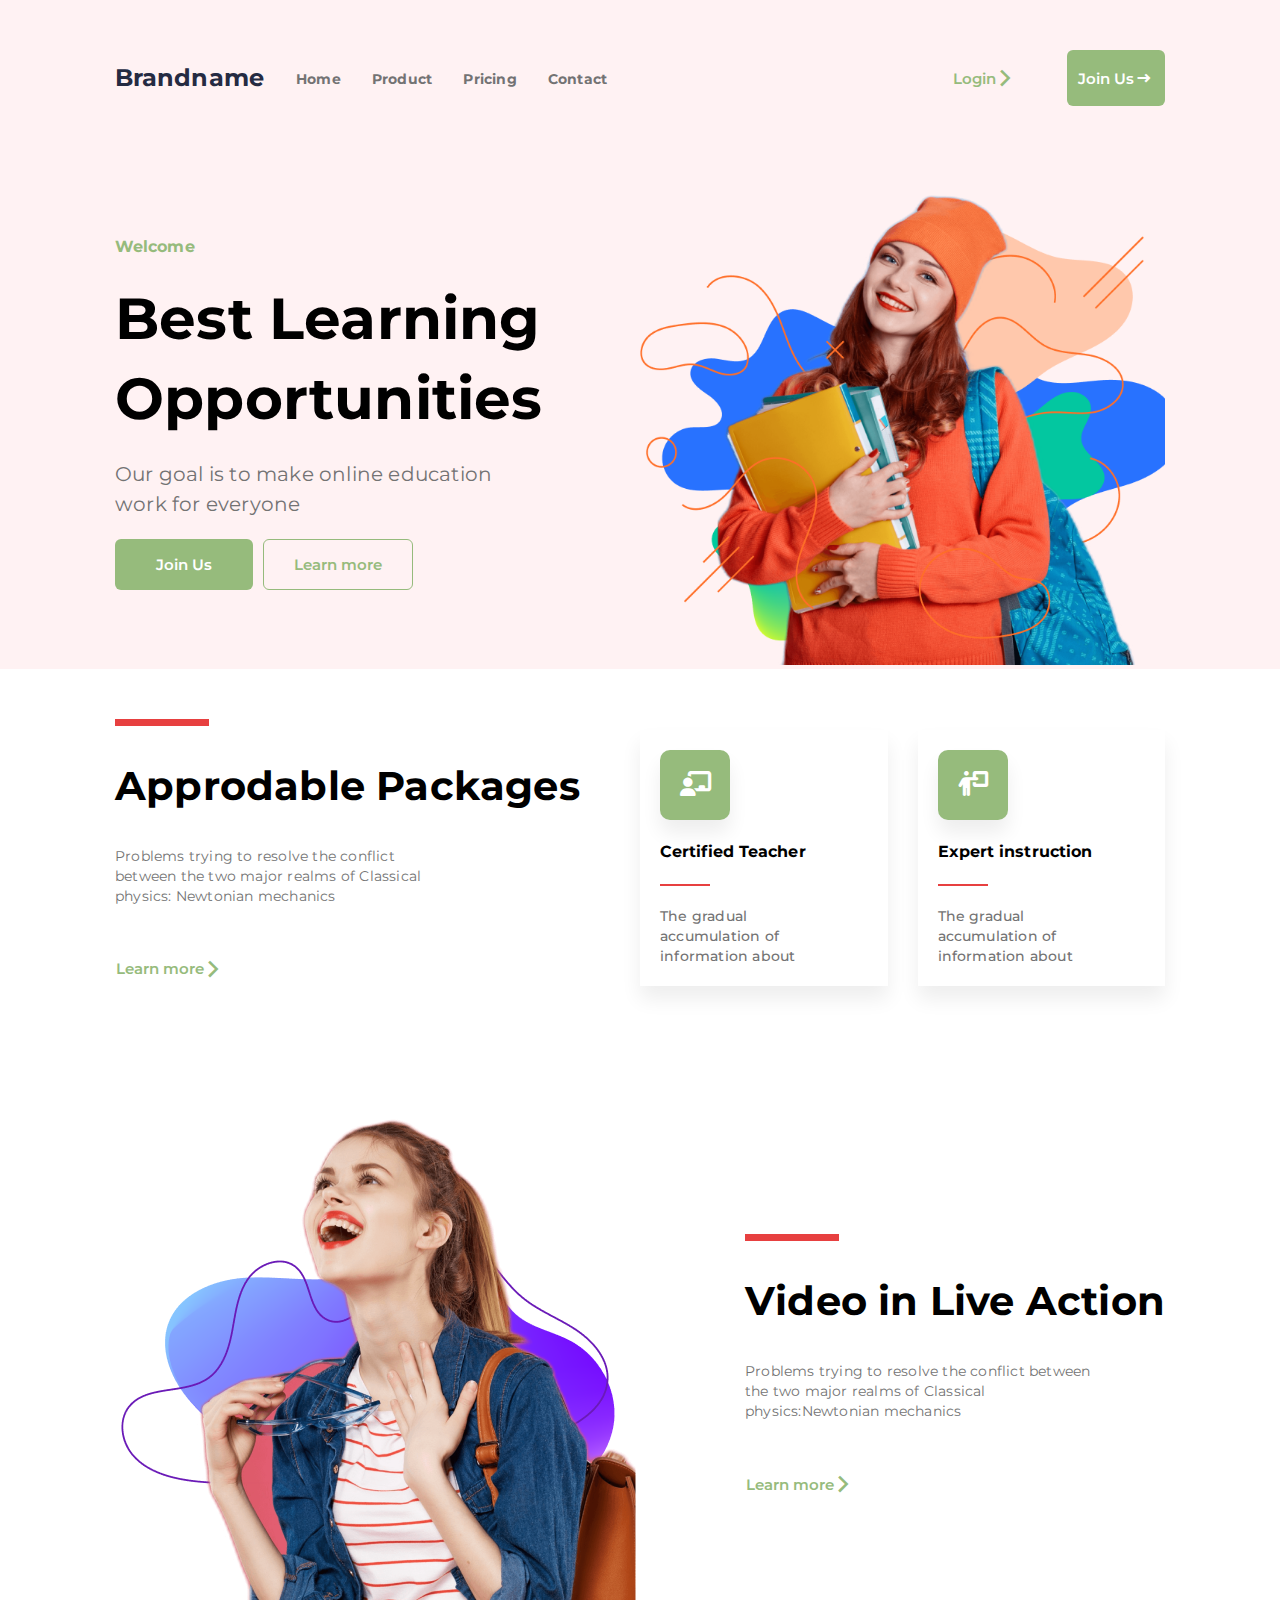
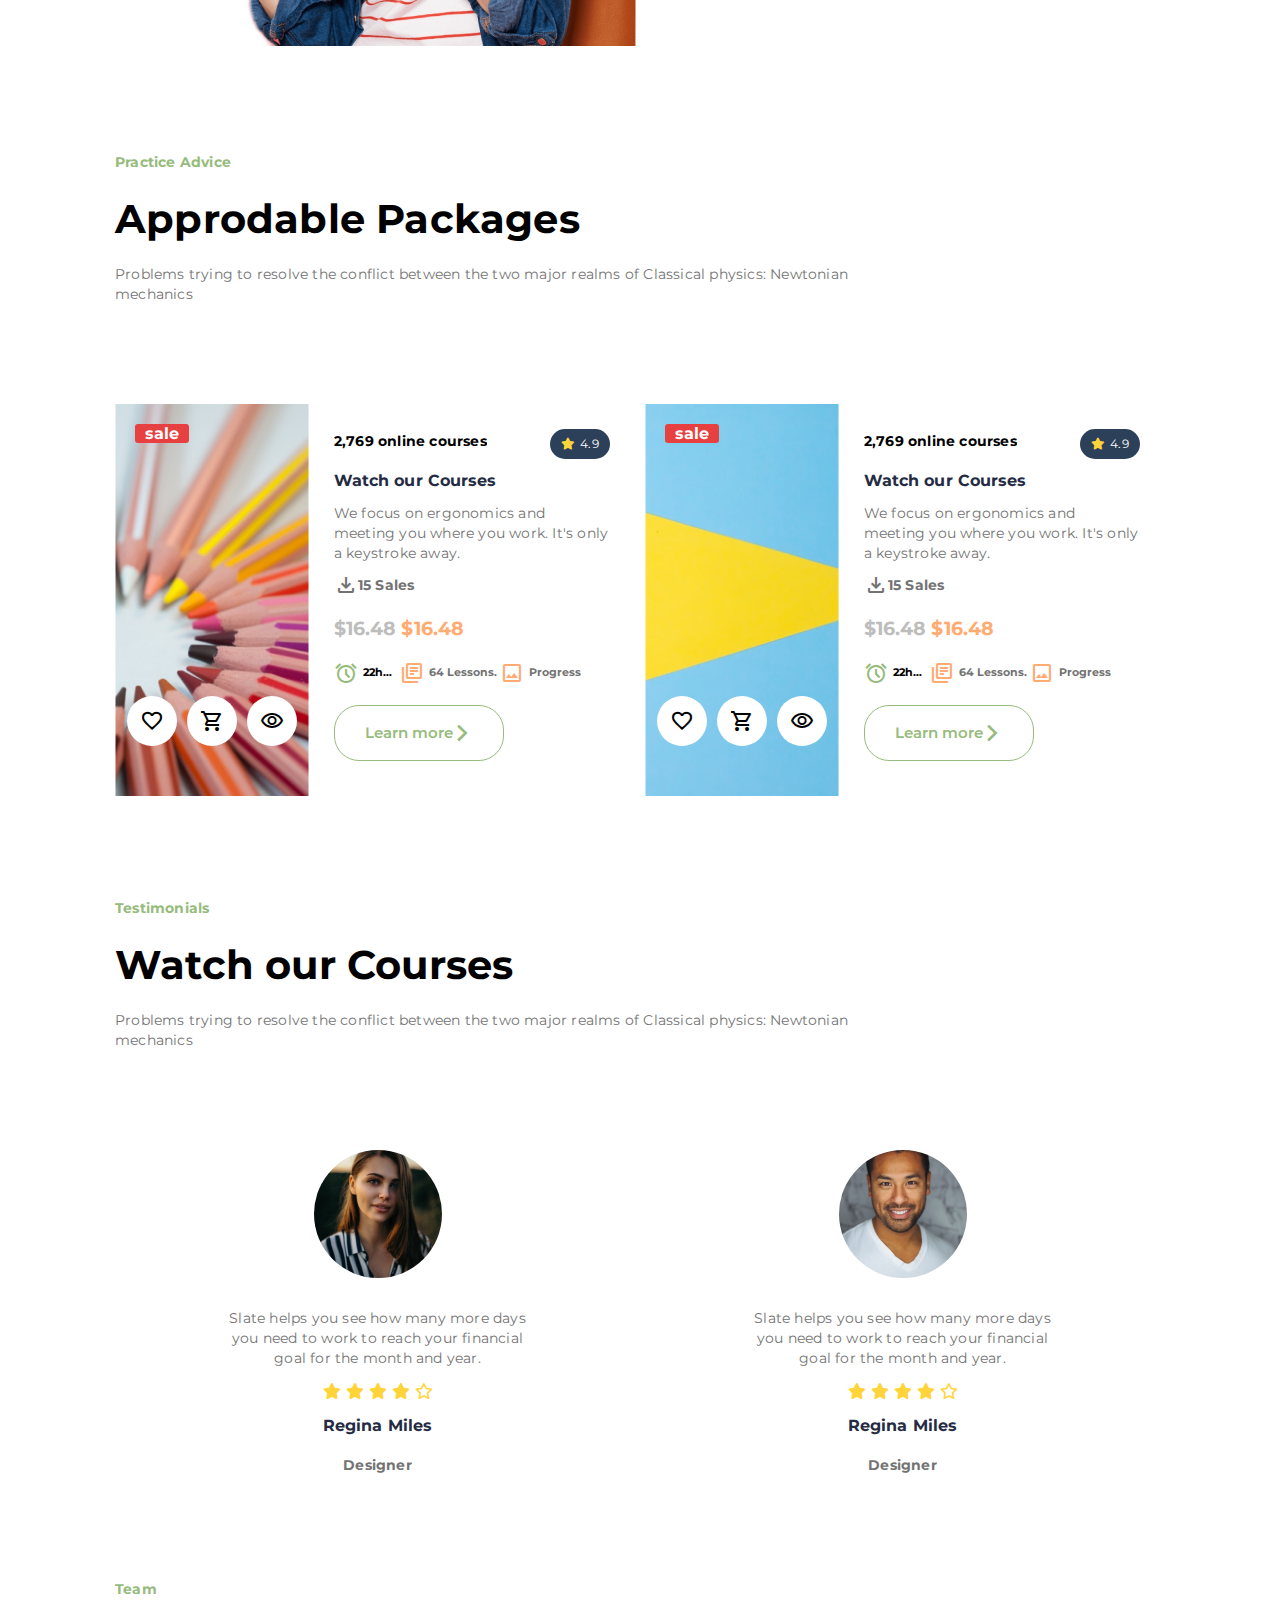
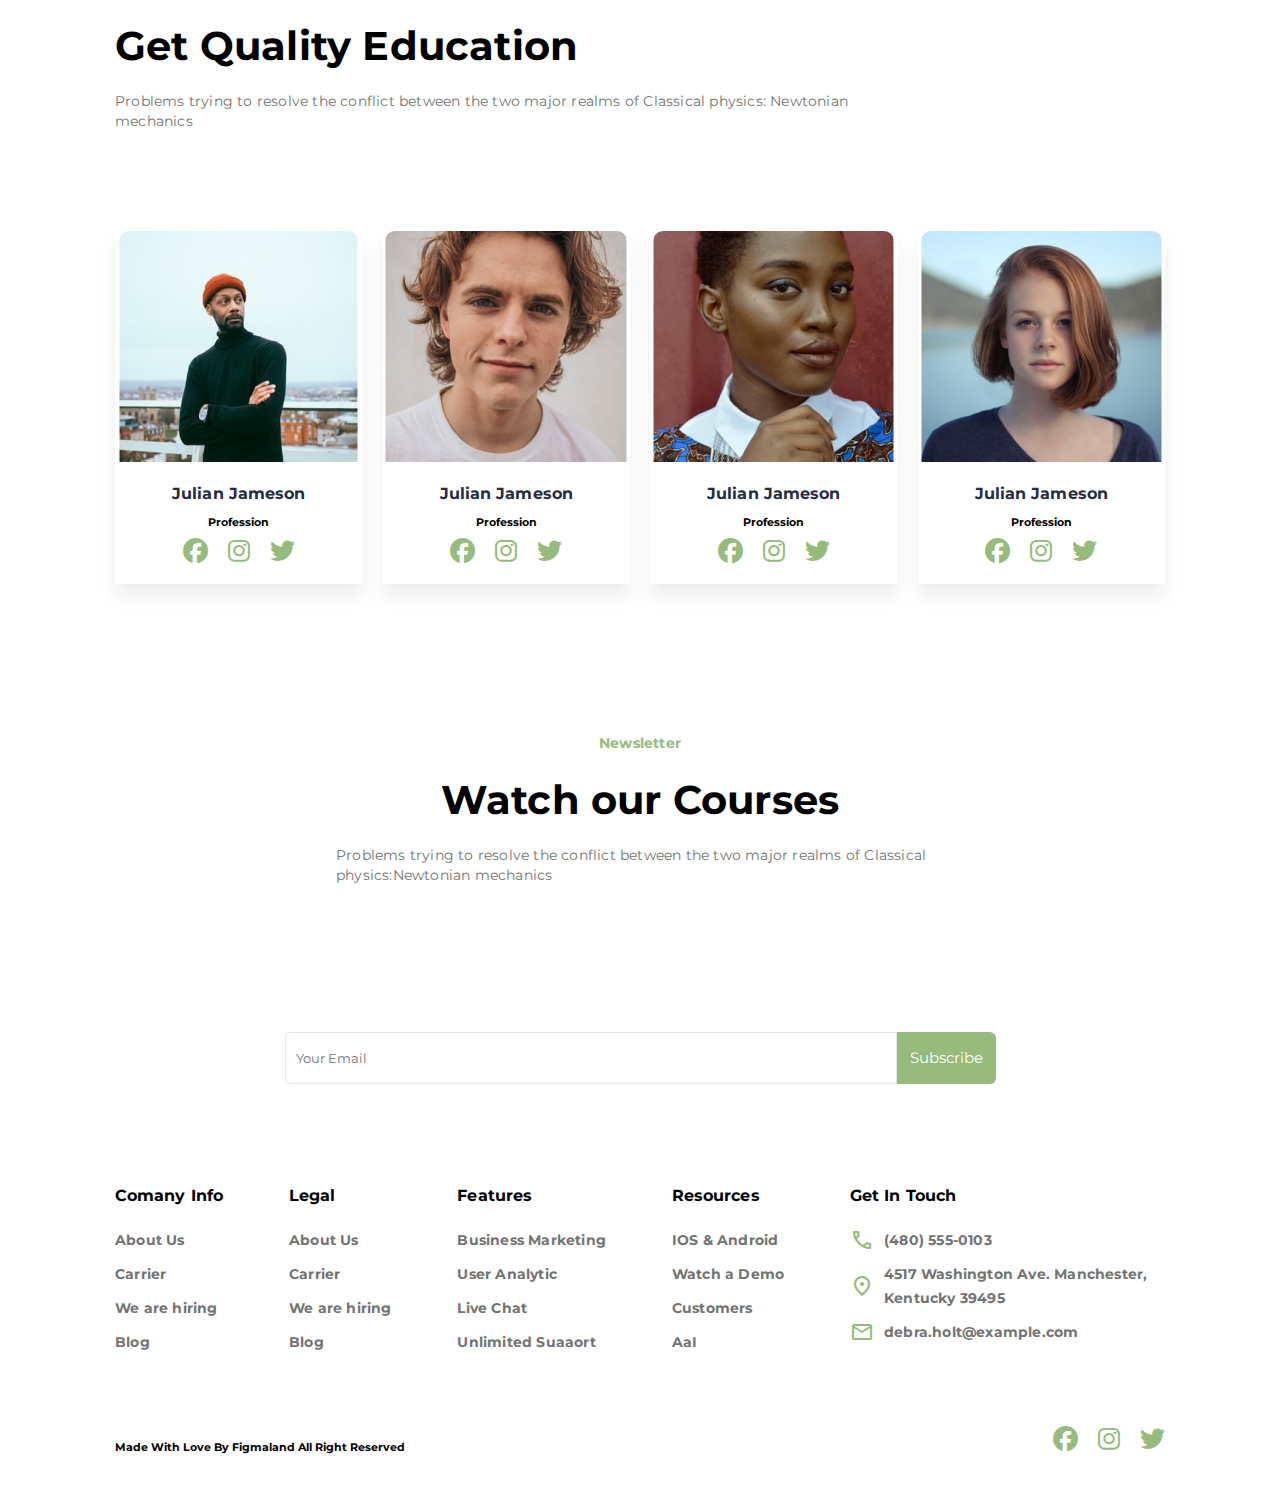
==== aswin.html @ ca214955 "code beautify" ====
<!DOCTYPE html>
<html lang="en">

<head>
    <link rel="stylesheet" href="aswin.css">
    <link href="https://fonts.googleapis.com/css2?family=Montserrat:ital,wght@0,100..900;1,100..900&display=swap"
        rel="stylesheet">
    <link rel="stylesheet"
        href="https://fonts.googleapis.com/css2?family=Material+Symbols+Outlined:opsz,wght,FILL,GRAD@24,400,0,0" />
    <link rel="preconnect" href="https://fonts.googleapis.com">
    <link rel="stylesheet" href="https://cdnjs.cloudflare.com/ajax/libs/font-awesome/6.5.1/css/all.min.css" <meta
        charset="UTF-8">
    <link rel="stylesheet" href="responsive.css">
    <meta name="viewport" content="width=device-width, initial-scale=1.0">
    <title>Landing page</title>
</head>

<body>
    <header class="head">
        <div class="container">
            <div class="header">
                <div class="title_bar">
                    <label for="slid_menu" class="hambug">
                        <i class="fa-solid fa-bars"></i></label>
                    <h1>Brandname</h1>
                    <input type="checkbox" id="slid_menu">
                    <nav class="site_nav">
                        <ul>
                            <li><a href="#">Home</a></li>
                            <li class="Product"><input type="checkbox" id="Product_dropdown">
                                <a href="#"><label for="Product_dropdown">Product</label></a>
                                <nav class="dropdown">
                                    <ul>
                                        <li class="open"><input type="checkbox" id="open_dropdown">
                                            <a href="#"><label for="open_dropdown">open</label></a>
                                            <div class="sec_dropdown">
                                                <ul>
                                                    <li><a href="#">File 1</a></li>
                                                    <li><a href="#">File 2</a></li>
                                                    <li><a href="#">File 3</a></li>
                                                    <li><a href="#">File 4</a></li>
                                                </ul>
                                            </div>
                                        </li>
                                        <li><a href="#">Scrvice</a></li>
                                        <li><a href="#">File</a></li>
                                        <li><a href="#">Save</a></li>
                                    </ul>
                                </nav>
                            </li>
                            <li><a href="#">Pricing</a></li>
                            <li><a href="#">Contact</a></li>
                            <li><a href="#" type="button" class="btn blank_bttn">Login </a></li>
                        </ul>
                    </nav>
                </div>
                <div class="header_btns">
                    <a href="#" type="button" class="btn blank_btn ">Login </a>
                    <button type="button" class="btn filled_btn top">Join Us</button>
                </div>
            </div>
        </div>
    </header>
    <header>
        <div class="container">
            <div class="brand">
                <div class="brand_text">
                    <h3>Welcome</h3>
                    <h1>Best Learning Opportunities</h1>
                    <p>Our goal is to make online education work for everyone</p>
                    <div class="brand_btns">
                        <button type="button" class="btn filled_btn">Join Us</button>
                        <a href="#" type="button" class="btn border_btn">Learn more</a>
                    </div>
                </div>
                <div class="brand_img">
                    <img src="hero-cover-1.png" alt="hero-cover-1.png">
                </div>
            </div>
        </div>
    </header>
    <div class="section">
        <div class="container">
            <div class="intro">
                <div class="intro title">
                    <h2>Approdable Packages</h2>
                    <p>Problems trying to resolve the conflict between
                        the two major realms of Classical physics:
                        Newtonian mechanics </p>
                    <div class="brand_btns">
                        <a href="#" type="button" class="btn blank_btn">Learn more</a>
                    </div>
                </div>
                <div class="intro_grids">
                    <div class="intro_grid">
                        <div class="intro_grid icon">
                            <i class="fa-solid fa-chalkboard-user"></i>
                        </div>
                        <h6>Certified Teacher</h6>
                        <p>The gradual accumulation of information about </p>
                    </div>
                    <div class="intro_grid">
                        <div class="intro_grid icon">
                            <i class="fa-solid fa-person-chalkboard"></i>
                        </div>
                        <h6>Expert instruction</h6>
                        <p>The gradual
                            accumulation of
                            information about </p>
                    </div>
                </div>
            </div>
        </div>
    </div>
    <div class="section">
        <div class="container">
            <div class="promo">
                <div class="promo_img">
                    <img src="col-md-6.png" alt="col-md-6.png">
                </div>
                <div class="promo title">
                    <h2>Video in Live Action</h2>
                    <p>Problems trying to resolve the conflict between the two major realms of Classical
                        physics:Newtonian mechanics </p>
                    <a href="#" type="button" class="btn blank_btn">Learn more</a>
                </div>
            </div>
        </div>
    </div>
    <div class="section">
        <div class="container">
            <div class="cart_section">
                <div class="title">
                    <h6>Practice Advice</h6>
                    <h2>Approdable Packages</h2>
                    <p>Problems trying to resolve the conflict between
                        the two major realms of Classical physics: Newtonian mechanics </p>
                </div>
                <div class="carts">
                    <div class="ade">
                        <div class="ade_img">
                            <img src="2.png" alt="2.png">
                            <div class="cart_button">
                                <button class="round_btn"><span class="material-symbols-outlined">
                                        favorite
                                    </span></button>
                                <button class="round_btn"><span class="material-symbols-outlined">
                                        shopping_cart
                                    </span></button>
                                <button class="round_btn"><span class="material-symbols-outlined">
                                        visibility
                                    </span></button>
                            </div>
                            <div class="label">
                                <h4>sale</h4>
                            </div>
                        </div>


                        <div class="cart_details">
                            <div class="cart_top">
                                <h2 class="online courses	">2,769 online courses </h2>
                                <div class="star_rating">
                                    <i class="fa-solid fa-star" style="color: #FFD43B;"></i>
                                    <div class="4.9">
                                        4.9
                                    </div>
                                </div>
                            </div>
                            <h5>Watch our Courses</h5>
                            <p>We focus on ergonomics and
                                meeting you where you work. It's
                                only a keystroke away.</p>
                            <div class="cart_bottom">
                                <div class="cart_download">
                                    <span class="material-symbols-outlined">
                                        download
                                    </span>
                                    15 Sales
                                </div>
                                <div class="rate">
                                    <h3>$16.48 <span>$16.48 </span></h3>

                                </div>
                                <div class="details">
                                    <div class="time">
                                        <span class="material-symbols-outlined">
                                            alarm
                                        </span>
                                        <h6>22hears</h6>
                                    </div>
                                    <div class="capter">
                                        <span class="material-symbols-outlined">
                                            library_books
                                        </span>
                                        <h6>64 Lessons.</h6>
                                    </div>
                                    <div class="Progress">
                                        <span class="material-symbols-outlined">
                                            photo
                                        </span>
                                        <h6>Progress</h6>
                                    </div>
                                </div>
                                <a href="#" type="button" class="btn cart border_btn">Learn more</a>
                            </div>
                        </div>
                    </div>
                    <div class="ade">
                        <div class="ade_img">
                            <img src="1.png" alt="1.png">
                            <div class="cart_button">
                                <button class="round_btn"><span class="material-symbols-outlined">
                                        favorite
                                    </span></button>
                                <button class="round_btn"><span class="material-symbols-outlined">
                                        shopping_cart
                                    </span></button>
                                <button class="round_btn"><span class="material-symbols-outlined">
                                        visibility
                                    </span></button>
                            </div>
                            <div class="label">
                                <h4>sale</h4>
                            </div>
                        </div>


                        <div class="cart_details">
                            <div class="cart_top">
                                <h2 class="online courses	">2,769 online courses </h2>
                                <div class="star_rating">
                                    <i class="fa-solid fa-star" style="color: #FFD43B;"></i>
                                    <div class="4.9">
                                        4.9
                                    </div>
                                </div>
                            </div>
                            <h5>Watch our Courses</h5>
                            <p>We focus on ergonomics and
                                meeting you where you work. It's
                                only a keystroke away.</p>
                            <div class="cart_bottom">
                                <div class="cart_download">
                                    <span class="material-symbols-outlined">
                                        download
                                    </span>
                                    15 Sales
                                </div>
                                <div class="rate">
                                    <h3>$16.48 <span>$16.48 </span></h3>
                                </div>
                                <div class="details">
                                    <div class="time">
                                        <span class="material-symbols-outlined">
                                            alarm
                                        </span>
                                        <h6>22hears</h6>
                                    </div>
                                    <div class="capter">
                                        <span class="material-symbols-outlined">
                                            library_books
                                        </span>
                                        <h6>64 Lessons.</h6>
                                    </div>
                                    <div class="Progress">
                                        <span class="material-symbols-outlined">
                                            photo
                                        </span>
                                        <h6>Progress</h6>
                                    </div>
                                </div>
                                <a href="#" type="button" class="btn cart border_btn">Learn more</a>
                            </div>
                        </div>
                    </div>
                </div>
            </div>
        </div>
    </div>
    <div class="section">
        <div class="container">
            <div class="review">
                <div class="title">
                    <h6>Testimonials</h6>
                    <h2>Watch our Courses</h2>
                    <p>Problems trying to resolve the conflict between the two major realms of Classical
                        physics: Newtonian mechanics </p>
                </div>
                <div class="review_grids">
                    <div class="review_grid">
                        <img src="testimonial-user-cover-1.png" alt="testimonial-user-cover-1.png">
                        <div class="review_details">
                            <p>Slate helps you see how many more days you need to work to reach your financial
                                goal for the month and year.</p>
                            <div class="review star">
                                <i class="fa-solid fa-star" style="color: #FFD43B;"></i>
                                <i class="fa-solid fa-star" style="color: #FFD43B;"></i>
                                <i class="fa-solid fa-star" style="color: #FFD43B;"></i>
                                <i class="fa-solid fa-star" style="color: #FFD43B;"></i>
                                <i class="fa-regular fa-star" style="color: #FFD43B;"></i>
                            </div>
                            <h5>Regina Miles</h5>
                            <h6>Designer</h6>
                        </div>
                    </div>
                    <div class="review_grid">
                        <img src="testimonial-user-cover-2.png" alt="testimonial-user-cover-2.png">
                        <div class="review_details">
                            <p>Slate helps you see how many more days you need to work to reach your financial
                                goal for the month and year.</p>
                            <div class="review star">
                                <i class="fa-solid fa-star" style="color: #FFD43B;"></i>
                                <i class="fa-solid fa-star" style="color: #FFD43B;"></i>
                                <i class="fa-solid fa-star" style="color: #FFD43B;"></i>
                                <i class="fa-solid fa-star" style="color: #FFD43B;"></i>
                                <i class="fa-regular fa-star" style="color: #FFD43B;"></i>
                            </div>
                            <h5>Regina Miles</h5>
                            <h6>Designer</h6>
                        </div>
                    </div>
                </div>
            </div>
        </div>
    </div>
    <div class="section">
        <div class="container">
            <div class="staffs">
                <div class="title">
                    <h6>Team</h6>
                    <h2>Get Quality Education</h2>
                    <p>Problems trying to resolve the conflict between
                        the two major realms of Classical physics: Newtonian mechanics </p>
                </div>
                <div class="staffs_grids">
                    <div class="staff_grid">

                        <img src="user-cover-1.png" alt="user-cover-1.png">
                        <div class="staff_details">
                            <h5>Julian Jameson</h5>
                            <h6>Profession</h6>
                            <div class="s_media">

                                <i class="fa-brands fa-facebook" style="color:#96BB7C;"></i>
                                <i class="fa-brands fa-instagram" style="color:#96BB7C;"></i>
                                <i class="fa-brands fa-twitter" style="color:#96BB7C;"></i>
                            </div>
                        </div>
                    </div>
                    <div class="staff_grid">
                        <img src="user-cover-2.png" alt="user-cover-2.png">
                        <div class="staff_details">
                            <h5>Julian Jameson</h5>
                            <h6>Profession</h6>
                            <div class="s_media">

                                <i class="fa-brands fa-facebook" style="color:#96BB7C;"></i>
                                <i class="fa-brands fa-instagram" style="color:#96BB7C;"></i>
                                <i class="fa-brands fa-twitter" style="color:#96BB7C;"></i>
                            </div>
                        </div>
                    </div>
                    <div class="staff_grid">
                        <img src="user-cover-3.png" alt="user-cover-3.png">
                        <div class="staff_details">
                            <h5>Julian Jameson</h5>
                            <h6>Profession</h6>
                            <div class="s_media">

                                <i class="fa-brands fa-facebook" style="color:#96BB7C;"></i>
                                <i class="fa-brands fa-instagram" style="color:#96BB7C;"></i>
                                <i class="fa-brands fa-twitter" style="color:#96BB7C;"></i>
                            </div>
                        </div>
                    </div>
                    <div class="staff_grid">
                        <img src="user-cover-4.png" alt="user-cover-4.png">
                        <div class="staff_details">
                            <h5>Julian Jameson</h5>
                            <h6>Profession</h6>
                            <div class="s_media">

                                <i class="fa-brands fa-facebook" style="color:#96BB7C;"></i>
                                <i class="fa-brands fa-instagram" style="color:#96BB7C;"></i>
                                <i class="fa-brands fa-twitter" style="color:#96BB7C;"></i>
                            </div>
                        </div>
                    </div>
                </div>
            </div>
        </div>
    </div>
    <div class="section">
        <div class="container">
            <div class="login">
                <div class="login title">
                    <h6 class="top">Newsletter</h6>
                    <h2 class="titl">Watch our Courses</h2>
                    <p class="first_7_para">Problems trying to resolve the conflict between
                        the two major realms of Classical physics:Newtonian mechanics</p>
                </div>
                <form>
                    <input type="email" placeholder="Your Email">
                    <button type="button" class="btn filled_btn sub">Subscribe</button>
                </form>
            </div>
        </div>
    </div>
    <div class="section">
        <div class="container">
            <div class="footer">
                <div class="footer links">
                    <div class="footer_grid ">
                        <h5>Comany Info</h5>
                        <div class="link">
                            <a href="#">About Us</a>
                            <a href="#">Carrier</a>
                            <a href="#">We are hiring</a>
                            <a href="#">Blog</a>
                        </div>
                    </div>
                    <div class="footer_grid">
                        <h5>Legal</h5>
                        <div class="link">
                            <a href="#">About Us</a>
                            <a href="#">Carrier</a>
                            <a href="#">We are hiring</a>
                            <a href="#">Blog</a>
                        </div>
                    </div>
                    <div class="footer_grid">
                        <h5>Features</h5>
                        <div class="link">
                            <a href="#">Business Marketing</a>
                            <a href="#">User Analytic</a>
                            <a href="#">Live Chat</a>
                            <a href="#">Unlimited Suaaort</a>
                        </div>
                    </div>
                    <div class="footer_grid">
                        <h5>Resources</h5>
                        <div class="link">
                            <a href="#">IOS & Android</a>
                            <a href="#">Watch a Demo</a>
                            <a href="#">Customers</a>
                            <a href="#">AaI</a>
                        </div>
                    </div>
                    <div class=" footer_grid media">
                        <h5>Get In Touch</h5>
                        <div class="link">
                            <a href="#"><span class="material-symbols-outlined">
                                    call
                                </span>(480) 555-0103</a>
                            <a href="#"><span class="material-symbols-outlined">
                                    location_on
                                </span>4517 Washington Ave. Manchester, Kentucky 39495</a>
                            <a href="#"><span class="material-symbols-outlined">
                                    mail
                                </span>debra.holt@example.com</a>
                        </div>
                    </div>
                </div>
            </div>
        </div>
        <div class="foot">
            <div class="container">
                <div class="end">
                    <h6>Made With Love By Figmaland All Right Reserved </h6>
                    <div class="s_media">
                        <a href="https://www.facebook.com/" target="_blank">
                            <nav>
                                <i class="fa-brands fa-facebook" style="color: #96bb7c;"></i>
                            </nav>
                        </a>
                        <a href="https://www.instagram.com/sem/campaign/emailsignup/?campaign_id=13530338610&extra_1=s%7Cc%7C547419127631%7Ce%7Cinstagram%20%27%7C&placement=&creative=547419127631&keyword=instagram%20%27&partner_id=googlesem&extra_2=campaignid%3D13530338610%26adgroupid%3D126262414014%26matchtype%3De%26network%3Dg%26source%3Dnotmobile%26search_or_content%3Ds%26device%3Dc%26devicemodel%3D%26adposition%3D%26target%3D%26targetid%3Dkwd-1321618851291%26loc_physical_ms%3D1007779%26loc_interest_ms%3D%26feeditemid%3D%26param1%3D%26param2%3D&gad_source=1&gclid=EAIaIQobChMI_eT37dq-hAMV96VmAh0lTAC6EAAYASAAEgI22PD_BwE "
                            target="_blank">
                            <nav>
                                <i class="fa-brands fa-instagram" style="color:#96BB7C;"></i>
                            </nav>
                        </a>
                        <a href="https://twitter.com/i/flow/login" target="_blank">
                            <nav>
                                <i class="fa-brands fa-twitter" style="color: #96BB7C"></i>
                            </nav>
                        </a>
                    </div>
                </div>

            </div>
        </div>
    </div>
</body>

</html>
---- aswin.css ----
* {
    margin: 0;
    padding: 0;
    font-family: "Montserrat", sans-serif;
}

p {
    color: #737373;
    font-weight: 600;


}

.section {
    padding: 50px 0;
}

.btn {
    padding: 15px 40px;
    font-size: 15px;
    font-weight: 600;
    border: 1px solid transparent;
    border-radius: 6px;
    background-color: transparent;
    color: #96BB7C;
    display: flex;
    align-items: center;
    justify-content: center;
    text-decoration: none;
}

.border_btn {
    padding: 15px 30px;
    border-color: #96BB7C;
    width: fit-content;
    height: fit-content;
}

.header_btns {
    display: flex;
    gap: 10px;
}

.brand_btns {
    display: flex;
    gap: 10px;
}

.blank_btn {
    padding-left: 0;

}
.btn.blank_btn::after{
    content: '\e5e1';
    font-family: Material Symbols Outlined;
    font-size: 20px;
}
.btn.cart.border_btn::after{
    content: '\e5e1';
    font-family: Material Symbols Outlined;
    font-size: 20px;
}
.btn.blank_btn.top::after{
    display: none;
}


.cart.border_btn {
    border-radius: 25px;
}

header {
    background: #FFF2F3;
    padding:50px 0 0 0;

}

.header {
    display: flex;
    align-items: center;
    justify-content: space-between;
}



.btn.filled_btn {
    background-color: #96BB7C;
    color: #fff;
}
.btn.filled_btn.top{
    padding: 10px ;
}
.btn.filled_btn.top::after{
    content: '\e941';
    font-family: Material Symbols Outlined;
    font-size: 20px;
}
.container {
    max-width: 1050px;
    margin: 0 auto;
    padding: 0px 10px;
}

.review_details {
    display: flex;
    flex-direction: column;
    gap: 15px;
    justify-content: center;
    align-items: center;
}

.site_nav ul {
    list-style: none;
}

.site_nav ul li {
    display: inline-block;
}

.site_nav ul li a {
    text-decoration: none;
    padding: 5px 12px;
    display: block;
    font-size: 14px;
    font-weight: 700;
    line-height: 24px;
    letter-spacing: 0.20000000298023224px;
    text-align: center;
    color: #737373;


}

.title_bar {
    display: flex;
    align-items: center;
    gap: 20px;
}

.brand {
    display: flex;
    justify-content: space-between;
}

.brand_text {
    display: flex;
    flex-direction: column;
    justify-content: center;
    gap: 20px;
    max-width: 50%;
}

.brand_text p {
    max-width: 75%;
    font-size: 20px;
    font-weight: 400;
    line-height: 30px;
    letter-spacing: 0.20000000298023224px;
    text-align: left;

}

img {
    max-width: 100%;
}

.intro {
    display: flex;
    align-items: center;
}

.intro.title {
    display: flex;
    flex-direction: column;
    gap: 35px;
    max-width: 50%;
    margin: 0;
}

.intro.title h2::before {
    display: flex;
    content: "";
    height: 7px;
    width: 94px;
    background: #E74040;
}

.intro.title p {
    max-width: 65%;
}

.intro_grid h6::after {
    display: flex;
    content: "";
    height: 2px;
    width: 50px;
    background: #E74040;
}

.intro_grids {
    display: grid;
    grid-template-columns: repeat(2, 1fr);
    max-width: 50%;
    gap: 30px;

}

.promo {
    display: flex;
    justify-content: space-between;
    align-items: center;
    gap: 20px;
}

.promo.title {
    max-width: 40%;
    display: flex;
    flex-direction: column;
    gap: 35px;
    margin: 0;
}

.promo.title h2::before {
    display: flex;
    content: "";
    height: 7px;
    width: 94px;
    background: #E74040;

}

.title {
    display: flex;
    align-items: flex-start;
    flex-direction: column;
    justify-content: space-between;
    gap: 20px;
margin-bottom: 100px;
}

.review_grids {
    display: grid;
    grid-template-columns: repeat(2, 1fr);
    justify-items: center;
}

.review_grids img {
    border-radius: 50%;
}

.review_grid {
    display: flex;
    flex-direction: column;
    align-items: center;
    gap: 30px;
}

.review_grid p {

    font-size: 14px;
    font-weight: 400;
    line-height: 20px;
    max-width: 60%;
    letter-spacing: 0.20000000298023224px;
    text-align: center;


}

.review_grid h5 {
    color: #252B42;
    font-size: 16px;
    font-weight: 700;
    line-height: 24px;
    letter-spacing: 0.10000000149011612px;
    text-align: center;
width: 150px;
}

.review_grid h6 {
    color: #737373;
    font-size: 14px;
    font-weight: 700;
    line-height: 24px;
    letter-spacing: 0.20000000298023224px;
    text-align: center;

}

.staffs {
    display: flex;
    flex-direction: column;
}

.staffs_grids {
    display: grid;
    grid-template-columns: repeat(4, 1fr);
    gap: 20px;
}

.staff_grid {
    display: flex;
    flex-direction: column;
    align-items: center;
    justify-content: center;
    align-items: center;
    padding-bottom: 20px;
    box-shadow: 0px 13px 19px 0px #00000012;
    gap: 20px;
    overflow: hidden;
}

.staff_details {
    display: flex;
    flex-direction: column;
    gap: 10px;
    align-items: center;
    justify-content: center;
}

.staff_grid h5 {
    color: #252B42;
    font-size: 16px;
    font-weight: 700;
    line-height: 24px;
    letter-spacing: 0.10000000149011612px;
    text-align: center;

}

.staff_grid img {
    border-top-left-radius: 10px;
    border-top-right-radius: 10px;
}

.s_media {
    display: flex;
    gap: 20px;
    align-items: center;
    font-size: 25px;
}

.login {
    display: flex;
    flex-direction: column;
    align-items: center;
    justify-content: center;
    height: 400px;

}

.login.text {
    display: flex;
    flex-direction: column;
    align-items: center;
    max-width: 600px;
}

form {
    display: flex;
    width: 100%;
    justify-content: center;
}

input {
    border: 1px solid #E6E6E6;
    width: 600px;
    height: 50px;
    padding-left: 10px;
    border-radius: 5px 0px 0px 5px;

}

.btn.filled_btn.sub {
    padding: 12px;
    border-top-left-radius: 0;
    border-bottom-left-radius: 0;
    font-weight: 400;
}

.footer.links {
    display: flex;
    justify-content: space-between;
    gap: 20px;
}

.footer.links a {
    text-decoration: none;
    color: #737373;
    display: flex;
    align-items: center;
    font-size: 14px;
    font-weight: 700;
    line-height: 24px;
    letter-spacing: 0.20000000298023224px;
    text-align: left;
    gap: 10px;
}

.link span {
    color: #96BB7C;
}

.footer_grid h5 {
    font-size: 16px;
    font-weight: 700;
    line-height: 24px;
    letter-spacing: 0.10000000149011612px;
    text-align: left;
}


.footer_grid {
    display: flex;
    flex-direction: column;
    gap: 20px;
}

.footer_grid.media {
    max-width: 30%;
}

.link {
    display: flex;
    flex-direction: column;
    gap: 10px;

}


.end {
    display: flex;
    justify-content: space-between;
    height: 100px;
    align-items: flex-end;
}

.title_bar {
    font-size: 24px;
    font-weight: 700;
    line-height: 32px;
    letter-spacing: 0.10000000149011612px;
    text-align: left;
    color: #252B42;
}

.title_bar h1 {
    font-weight: 700;
    font-size: 24px;
    line-height: 32px;
    letter-spacing: 0.10000000149011612px;
    text-align: left;
}

.brand_text h1 {
    font-size: 58px;
    font-weight: 700;
    line-height: 80px;
    letter-spacing: 0.20000000298023224px;
    text-align: left;

}

.brand_text h3 {
    font-size: 16px;
    font-weight: 700;
    line-height: 24px;
    letter-spacing: 0.10000000149011612px;
    text-align: left;
    color: #96BB7C;

}

.title h2 {
    font-size: 40px;
    display: flex;
    flex-direction: column;
    gap: 35px;
    font-weight: 700;
    line-height: 50px;
    letter-spacing: 0.20000000298023224px;
    text-align: left;

}

.title p {
    font-size: 14px;
    font-weight: 400;
    line-height: 20px;
    letter-spacing: 0.20000000298023224px;
    text-align: left;
    max-width: 75%;
}

.intro_grid {
    display: flex;
    flex-direction: column;
    gap: 20px;
    padding: 20px;
    box-shadow: 0px 13px 19px 0px #00000012;

}

.icon {
    width: 30px;
    height: 30px;
    display: flex;
    justify-content: center;
    align-items: center;
    border-radius: 10px;
    background-color: #96BB7C;
}

.intro_grid i {
    font-size: 25px;
    color: white;
}

.intro_grid h6 {
    font-size: 16px;
    display: flex;
    flex-direction: column;
    gap: 20px;
    font-weight: 700;
    line-height: 24px;
    letter-spacing: 0.10000000149011612px;
    text-align: left;
}

.intro_grid p {
    max-width: 75%;
    font-size: 14px;
    font-weight: 500;
    line-height: 20px;
    letter-spacing: 0.20000000298023224px;
    text-align: left;
}

.promo.title p {
    max-width: 88%;
}

.title h6 {
    font-size: 14px;
    font-weight: 700;
    line-height: 24px;
    letter-spacing: 0.20000000298023224px;
    text-align: left;
    color: #96BB7C;
}


.cart_section {
    display: flex;
    flex-direction: column;
}

.carts {
    display: flex;
    gap: 10px;
    justify-content: center;
}

.ade {
    display: flex;
}

.cart_button {
    display: flex;
    position: absolute;
    gap: 5%;
    width: 100%;
    align-items: center;
    justify-content: center;
    bottom: 50px;
}

.cart_top {
    display: flex;
    justify-content: space-between;
}

.star_rating {
    display: flex;
    align-items: center;
    justify-content: center;
    background: #2D4059;
    font-size: 12px;
    font-weight: 400;
    line-height: 16px;
    letter-spacing: 0.20000000298023224px;
    text-align: left;
    color: #FFF;
    width: 50px;
    height: 20px;
    padding: 5px;
    border-radius: 20px;
    gap: 5px;
}

.star_rating span {
    color: #FFCE31;
    font-size: 12px;
    font-weight: 400;
    line-height: 16px;
    letter-spacing: 0.20000000298023224px;
    text-align: left;
}

.cart_download {
    display: flex;
    align-items: center;
    color: #737373;
    font-family: Montserrat;
    font-size: 14px;
    font-weight: 700;
    line-height: 24px;
    letter-spacing: 0.20000000298023224px;
    text-align: left;
}


.cart_button button {

    height: 50px;
    width: 50px;
    background-color: white;
    display: flex;
    justify-content: center;
    align-items: center;
    border-radius: 50%;
    border-style: none;
}

.ade_img {
    position: relative;
}

.ade_img img {
    width: 100%;
    height: 100%;
}

.label {
    display: flex;
    align-items: center;
    justify-content: center;
    position: absolute;
    color: #FFF;
    background: #E74040;
    padding: 0 10px;
    top: 20px;
    left: 20px;height: fit-content;
    max-width: 150px;
    border-radius: 3px;
    
    
}
.label h4{
    text-overflow: ellipsis;
    overflow: hidden;
    white-space: nowrap;
}

.cart_details {
    display: flex;
    flex-direction: column;
    width: 292px;
    padding: 25px 25px 35px 25px;
    gap: 10px;
}

.cart_details h2 {
    text-overflow: ellipsis;
    overflow: hidden;
    white-space: nowrap;
    font-family: Montserrat;
    font-size: 14px;
    font-weight: 700;
    line-height: 24px;
    letter-spacing: 0.20000000298023224px;
    text-align: left;
    margin: 0;
    max-width: 170px;
    display: inline;
}

.cart_details h5 {
    font-size: 16px;
    font-weight: 700;
    line-height: 24px;
    letter-spacing: 0.10000000149011612px;
    text-align: left;
    color: #252B42;
    margin: 0;
}

.cart_details p {
    font-size: 14px;
    font-weight: 400;
    line-height: 20px;
    letter-spacing: 0.20000000298023224px;
    text-align: left;

}

.cart_bottom {
    display: flex;
    flex-direction: column;
    gap: 20px;
}

.rate {
    display: flex;
    gap: 1%;font-size: 16px;
    font-weight: 700;
    line-height: 24px;
    letter-spacing: 0.10000000149011612px;
    text-align: center;
}

.rate h3 {
    color: #BDBDBD;
    font-family: Montserrat;
    
}

.rate span {
    color: #FFAB71;

}

.details {
    display: flex;
    align-items: center;
    gap: 1%;
}

.time {
    display: flex;
    align-items: center;
    gap: 5px;

}

.capter {
    display: flex;
    align-items: center;
    gap: 5px;

}

.Progress {
    display: flex;
    align-items: center;
    gap: 5px;

}

.time span {
    color: #96BB7C;
}

.capter span {
    color: #FFAB71;
}

.Progress span {
    color: #FFAB71;
}

.time h6 {
    text-overflow: ellipsis;
    overflow: hidden;
    white-space: nowrap;
    max-width: 35px;

}

.capter h6 {
    color: #737373;
    text-overflow: ellipsis;
    overflow: hidden;
    white-space: nowrap;

}

.Progress h6 {
    color: #737373;
    text-overflow: ellipsis;
    overflow: hidden;
    white-space: nowrap;

}

.more_btn {
    border-style: solid;
    border-radius: 25px;
    border-color: black;
    text-decoration: none;
    padding: 10px 20px;
    border-width: 1px;
    display: flex;
    align-items: center;
    justify-content: center;
    gap: 10px;
    width: 150px;
    border-color: #96BB7C;
    color: #96BB7C;
}

.review {
    display: flex;
    flex-direction: column;
}

.review.star {
    display: flex;
    flex-direction: row;
    gap: 5px;
}

/* dropdown */



#open_dropdown {
    visibility: hidden;
    position: fixed;
}

#Product_dropdown {
    visibility: hidden;
    position: fixed;
}

#slid_menu {
    visibility: hidden;
    position: fixed;
}
---- responsive.css ----
@media screen and (max-width:1010px) {
    .carts {
        flex-direction: column;
        align-items: center;
    }

    .brand_text {
        max-width: 100%;
    }

}

@media screen and (min-width:781px) {

    .hambug {
        visibility: hidden;
        position: fixed;
    }

    .dropdown ul {
        display: flex;
        flex-direction: column;
    }

    .dropdown {
        visibility: hidden;
        position: absolute;
        display: flex;
        flex-direction: column;
    }

    .Product:hover .dropdown {
        visibility: visible;
    }

    .sec_dropdown {
        visibility: hidden;
        position: absolute;
        left: 70px;
        top: 10px;
        width: 100px;
    }

    .open:hover .sec_dropdown {
        visibility: visible;
    }


    .site_nav ul li .blank_bttn {
        display: none;
    }
}

@media screen and (max-width:780px) {
    .brand {
        flex-direction: column;
    }

    .brand_text p {
        text-align: center;
    }

    .brand_text {
        align-items: center;
    }

    .brand_text h1 {
        text-align: center;
    }

    .brand_text p {
        max-width: 100%;
    }

    .login.title p {
        text-align: center;
    }

    .carts {
        align-items: normal;
    }

    .intro {
        flex-direction: column;
    }

    .intro.title {
        max-width: 100%;
    }

    .intro_grids {
        max-width: 100%;
    }

    .promo.title {
        max-width: 100%;
    }

    .promo {
        flex-direction: column-reverse;
    }

    .header_btns a {
        visibility: hidden;
        position: absolute;
    }

    .staffs_grids {
        grid-template-columns: repeat(2, 1fr);
    }

    .footer.links {
        display: grid;
        grid-template-columns: repeat(2, 1fr);
    }

    .footer_grid.media {
        max-width: 100%;
    }

    .review_grids {
        gap: 20px;
    }

    .review_grid p {
        max-width: 100%;
    }


    /* hambug */
    .site_nav ul {
        display: flex;
        flex-direction: column;
        align-items: flex-start;

    }

    .head {
        position: fixed;
        padding: 10px 0;
        width: 100%;
        z-index: 999;
    }

    .brand {
        padding-top: 50px;
    }

    .site_nav ul li a {
        color: white;
        text-align: left;
    }

    .site_nav {
        visibility: hidden;
        position: absolute;
        top: 65px;
        background-color: #96BB7C;
        opacity: 0;
        left: -10px;
        overflow: auto;
        height: 250px;
        width: 100%;
    }

    #slid_menu:checked~.site_nav {
        visibility: visible;
        transition: all .2s ease-in-out;
        opacity: 1;
        left: 0px;
    }

    .dropdown {
        visibility: hidden;
        position: absolute;
        opacity: 0;
        left: -10px;
        padding-left: 20px;

    }

    #Product_dropdown:checked~.dropdown {
        visibility: visible;
        position: relative;
        transition: all .2s ease-in-out;
        opacity: 1;
        left: 0px;

    }

    .sec_dropdown {
        visibility: hidden;
        position: absolute;
        left: -50px;
        padding-left: 50px;
    }

    #open_dropdown:checked~.sec_dropdown {
        visibility: visible;
        position: relative;
        transition: all .2s ease-in-out;
        opacity: 1;
        left: -20px;
    }

    .site_nav ul li .blank_bttn {
        background-color: black;
        width: 125px;
    }
}

@media screen and (max-width:510px) {
    .ade {
        flex-direction: column;
        align-items: center;
        max-width: 100%;
        object-fit: contain;

    }

    .ade_img {
        width: 100%;
    }

    .ade_img img {
        width: 100%;
        height: 500px;
    }

    .cart_details {
        width: 90%;

    }

    .title h2 {
        font-size: 25px;
        gap: 10px;
    }

    .title p {
        font-size: 10px;
    }

    .title {
        gap: 10px;
    }

    .intro.title {
        gap: 10px;
    }

    .promo.title {
        gap: 10px;
    }

    .brand_text h1 {
        font-size: 40px;
    }

    .review_grids {
        grid-template-columns: repeat(1, 1fr);
    }

    .staffs_grids h5 {
        font-size: 15px;
    }

    .staffs_grids h6 {
        font-size: 10px;
    }

    .staffs_grids i {
        font-size: 15px;
    }

    .intro_grids {
        grid-template-columns: repeat(1, 1fr);
    }

    .footer.links {
        grid-template-columns: repeat(1, 1fr);
    }
}
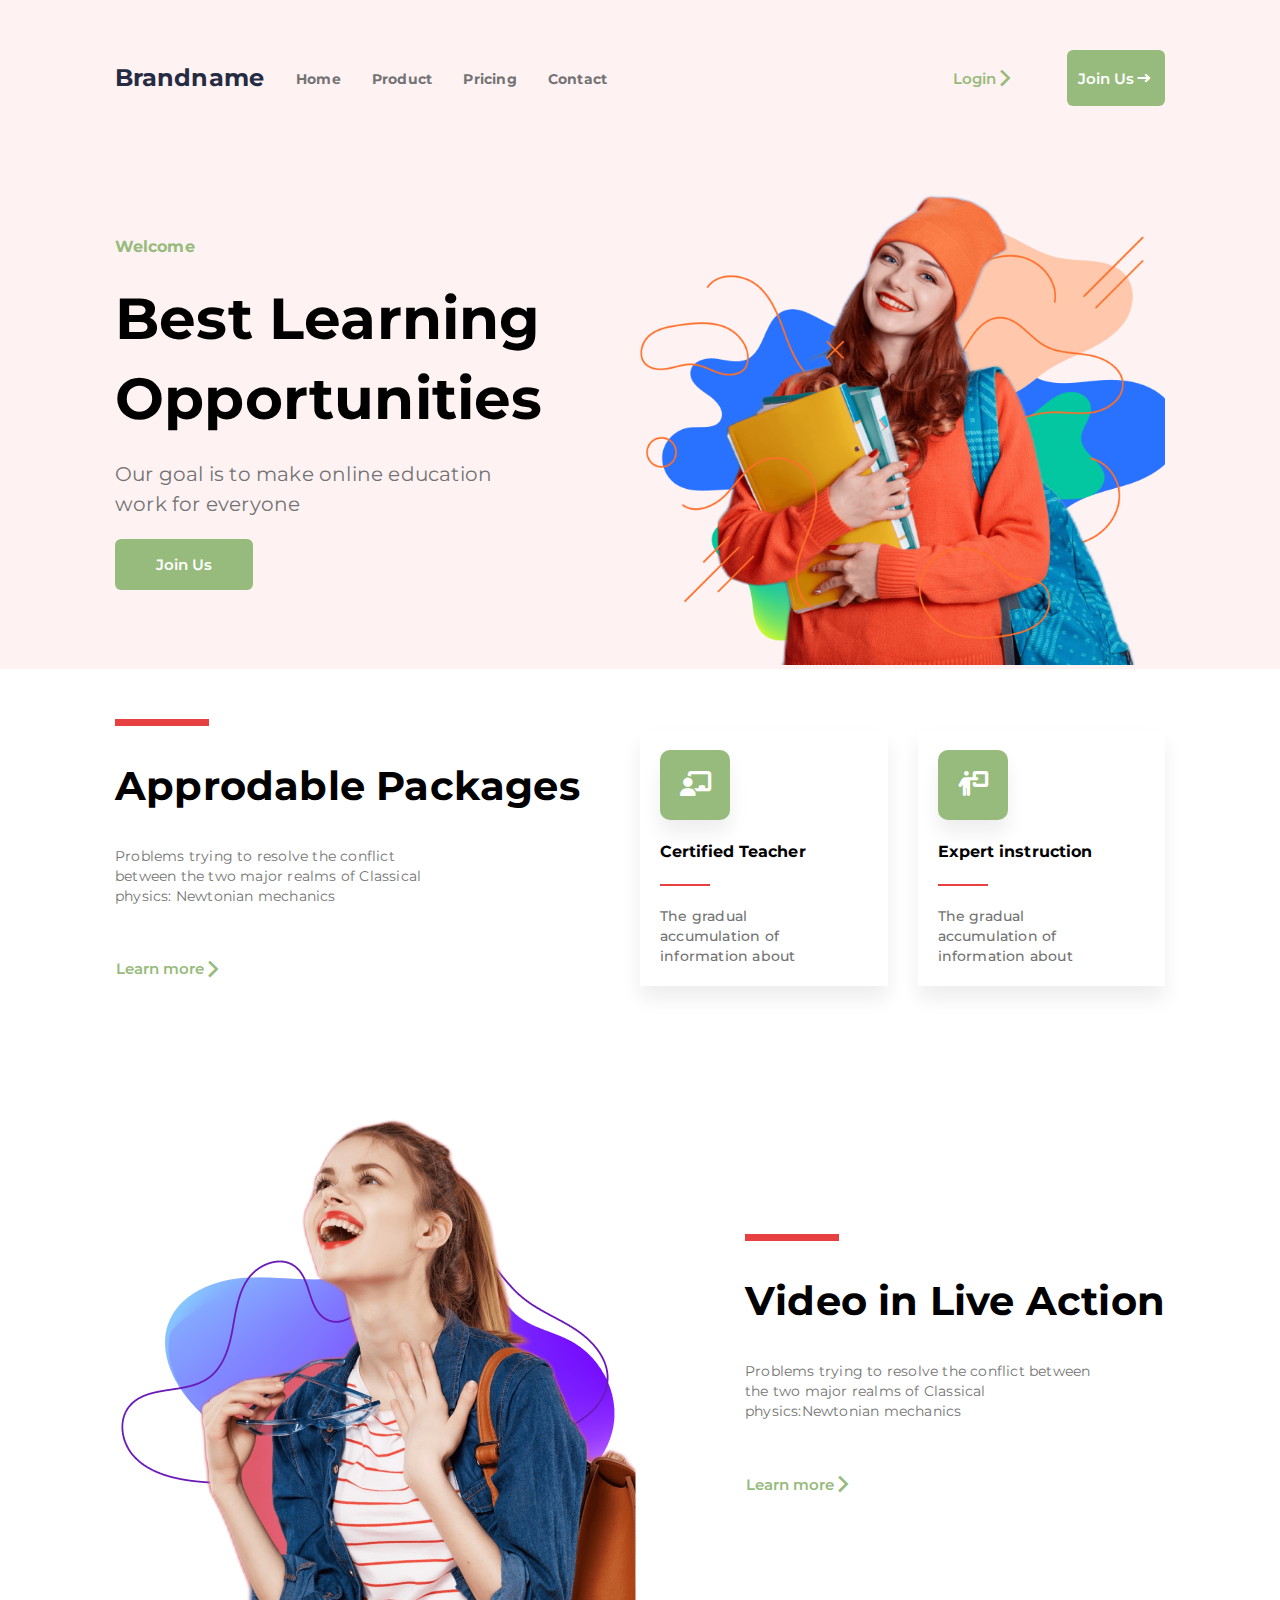
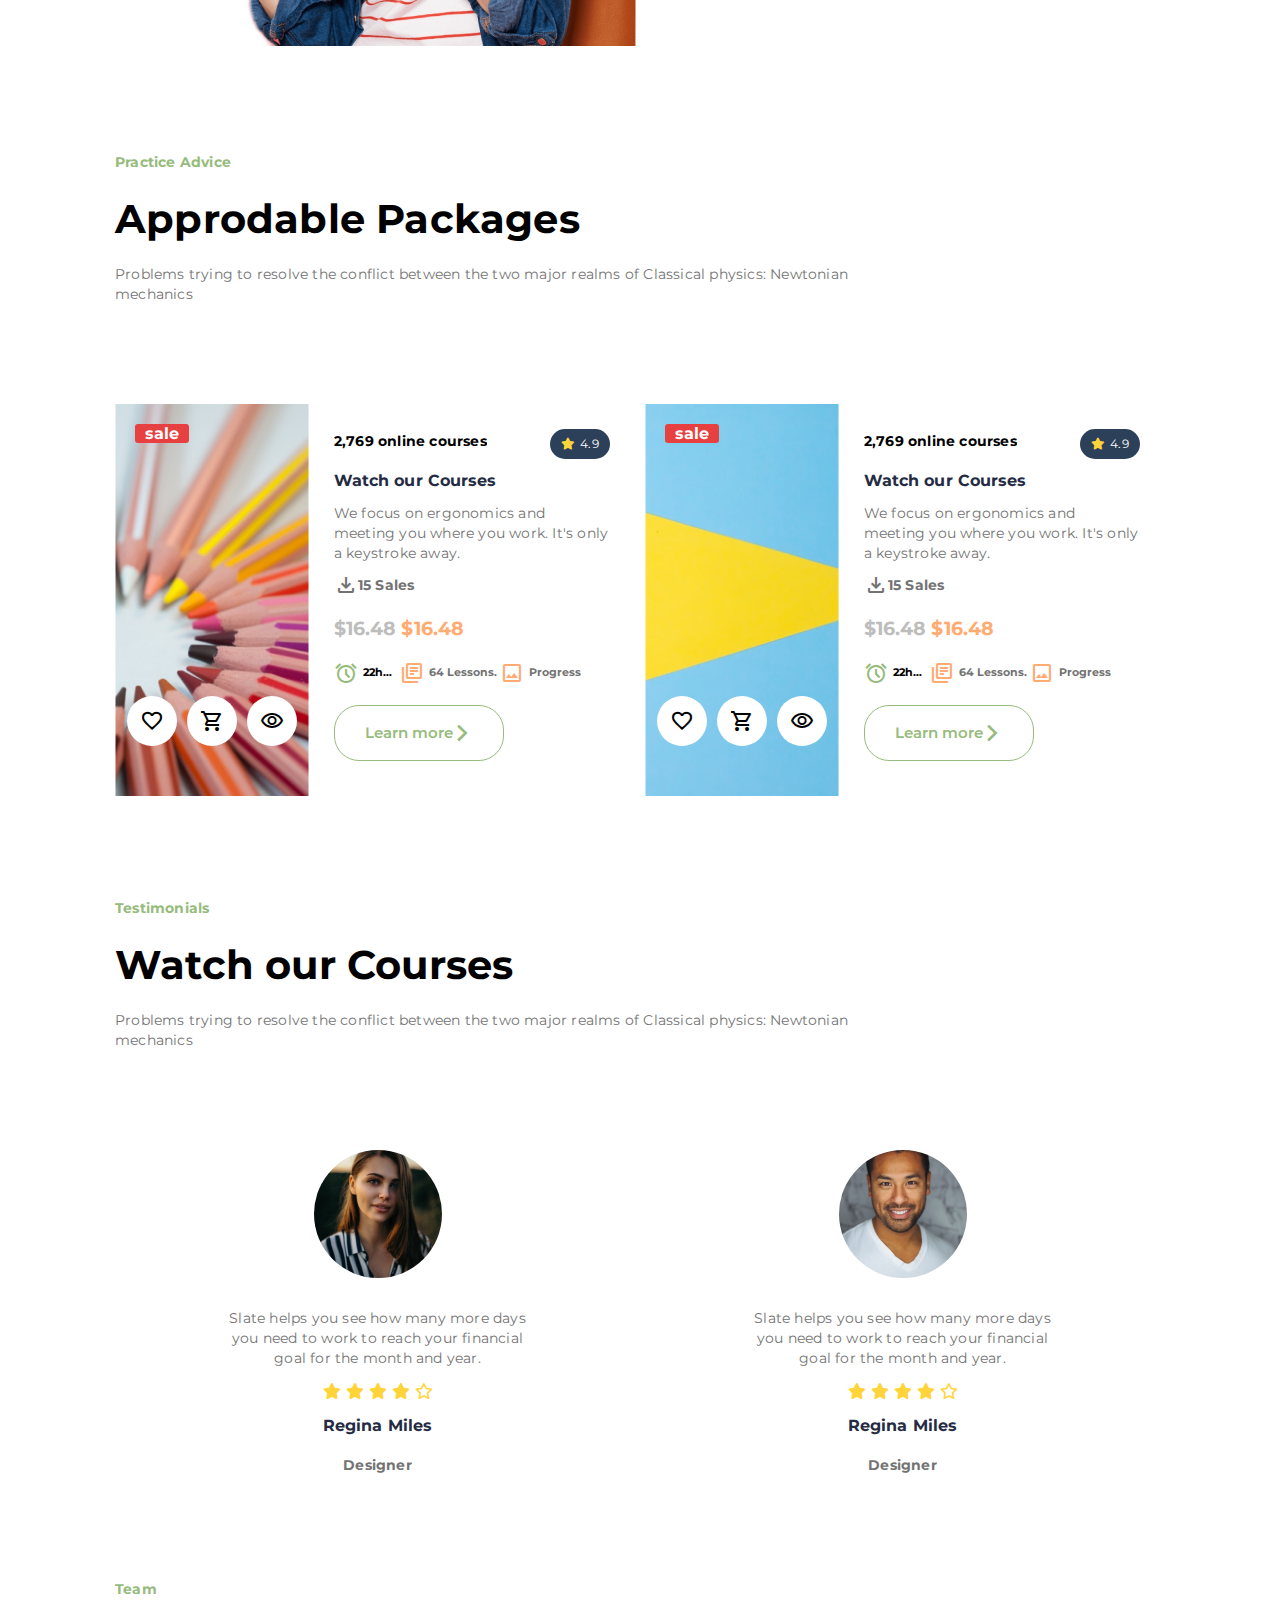
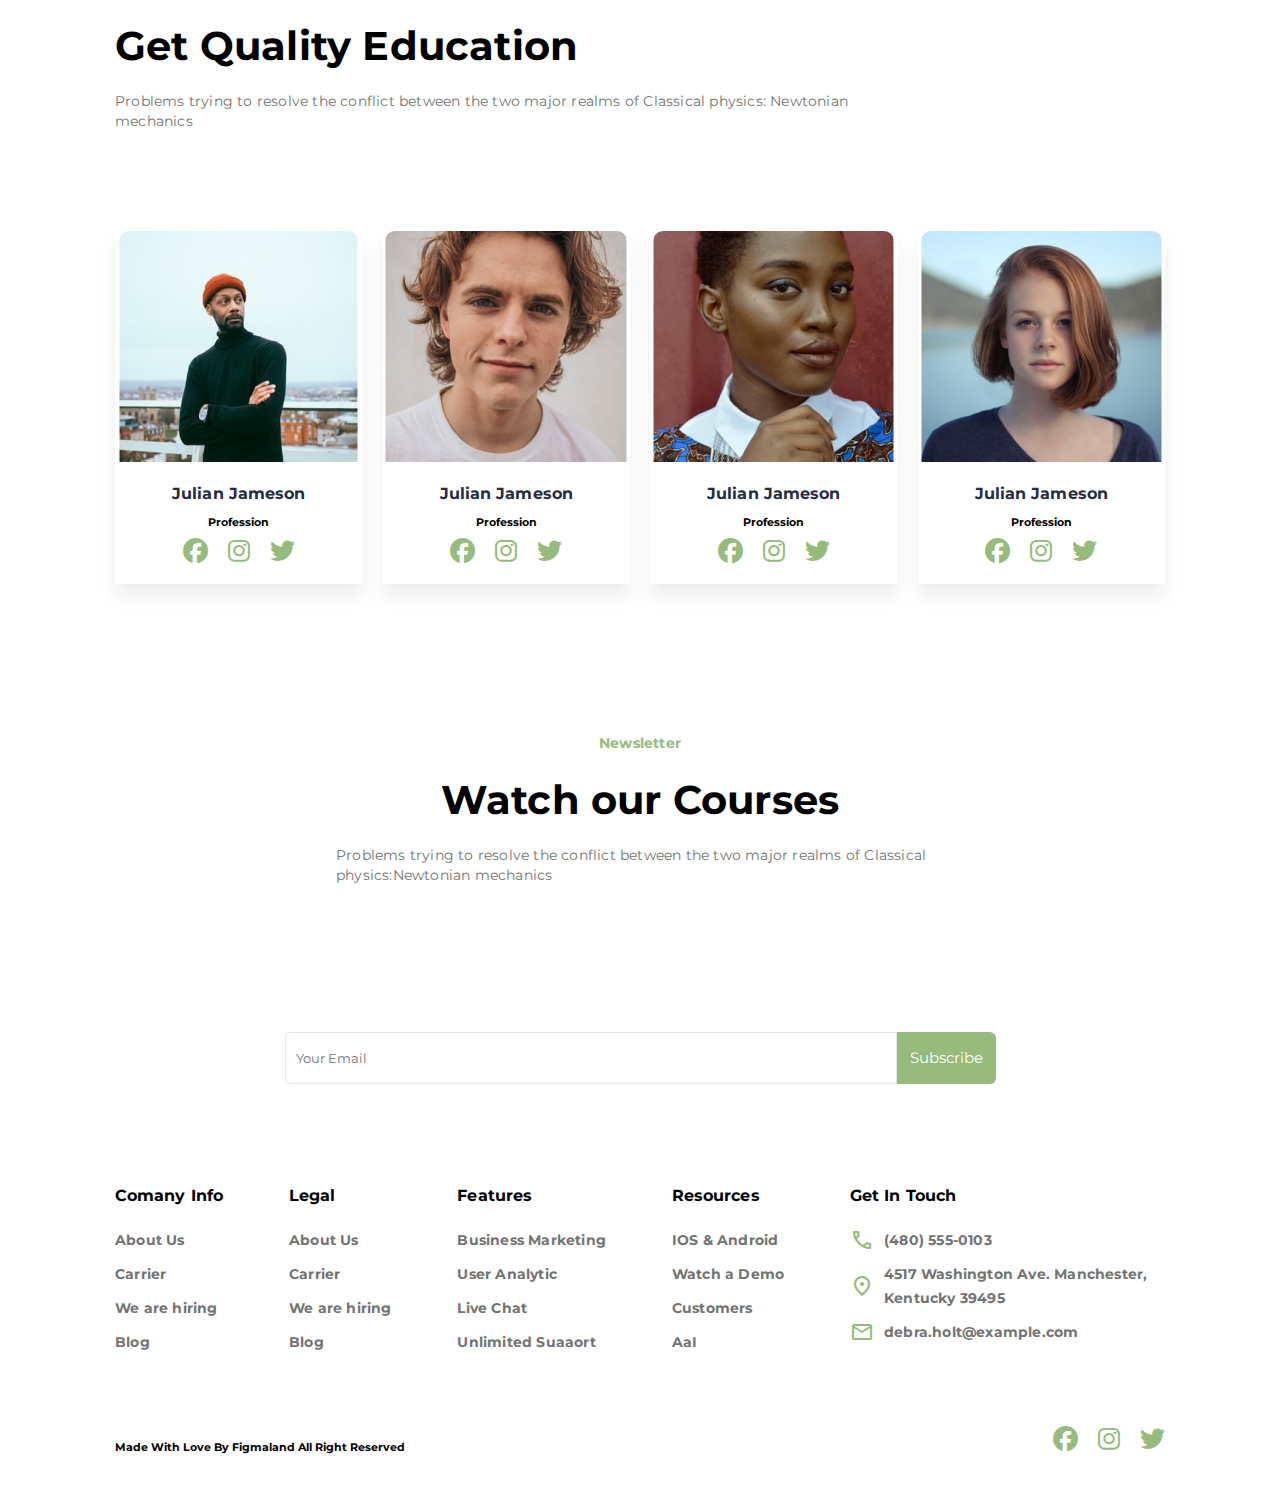
==== commit 119f6414: "code beauty" ====
--- a/aswin.html
+++ b/aswin.html
@@ -70,7 +70,7 @@
                     <p>Our goal is to make online education work for everyone</p>
                     <div class="brand_btns">
                         <button type="button" class="btn filled_btn">Join Us</button>
-                        <a href="#" type="button" class="btn border_btn">Learn more</a>
+                        <!-- <a href="#" type="button" class="btn border_btn">Learn more</a> -->
                     </div>
                 </div>
                 <div class="brand_img">
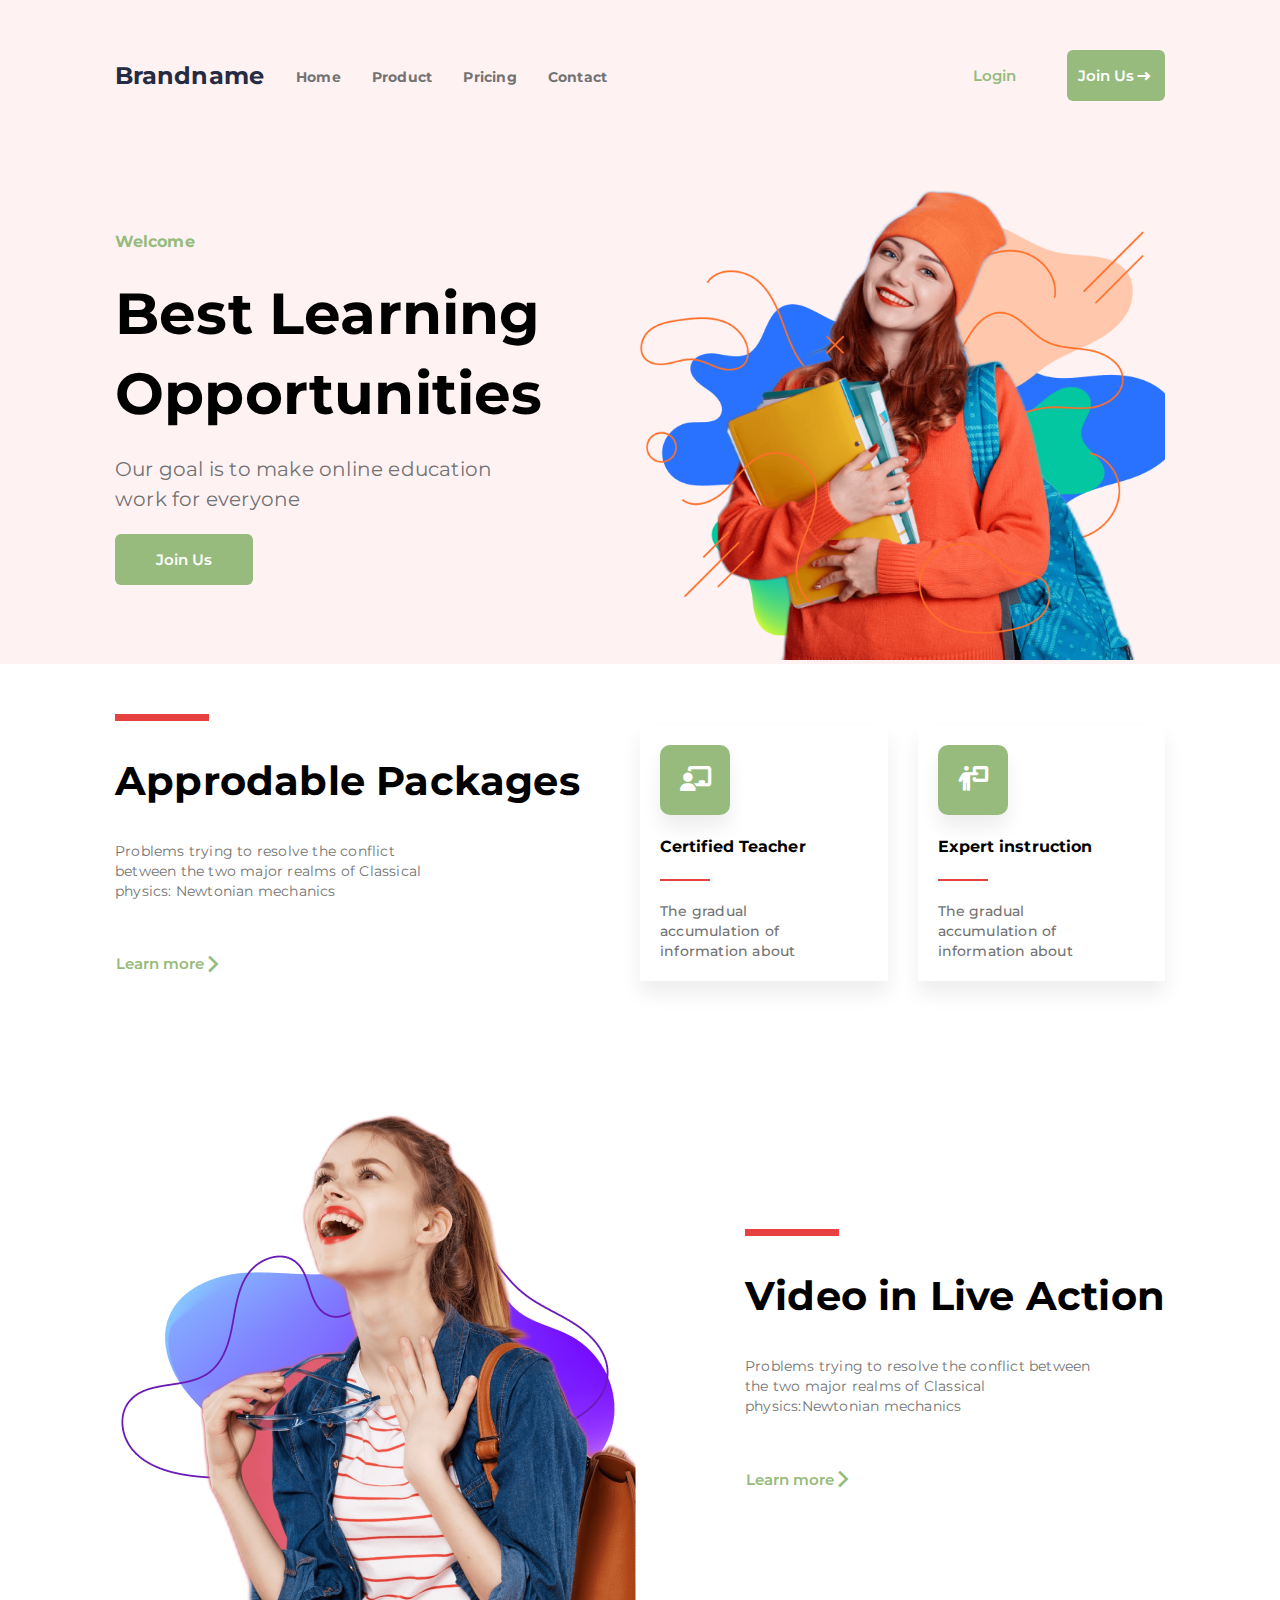
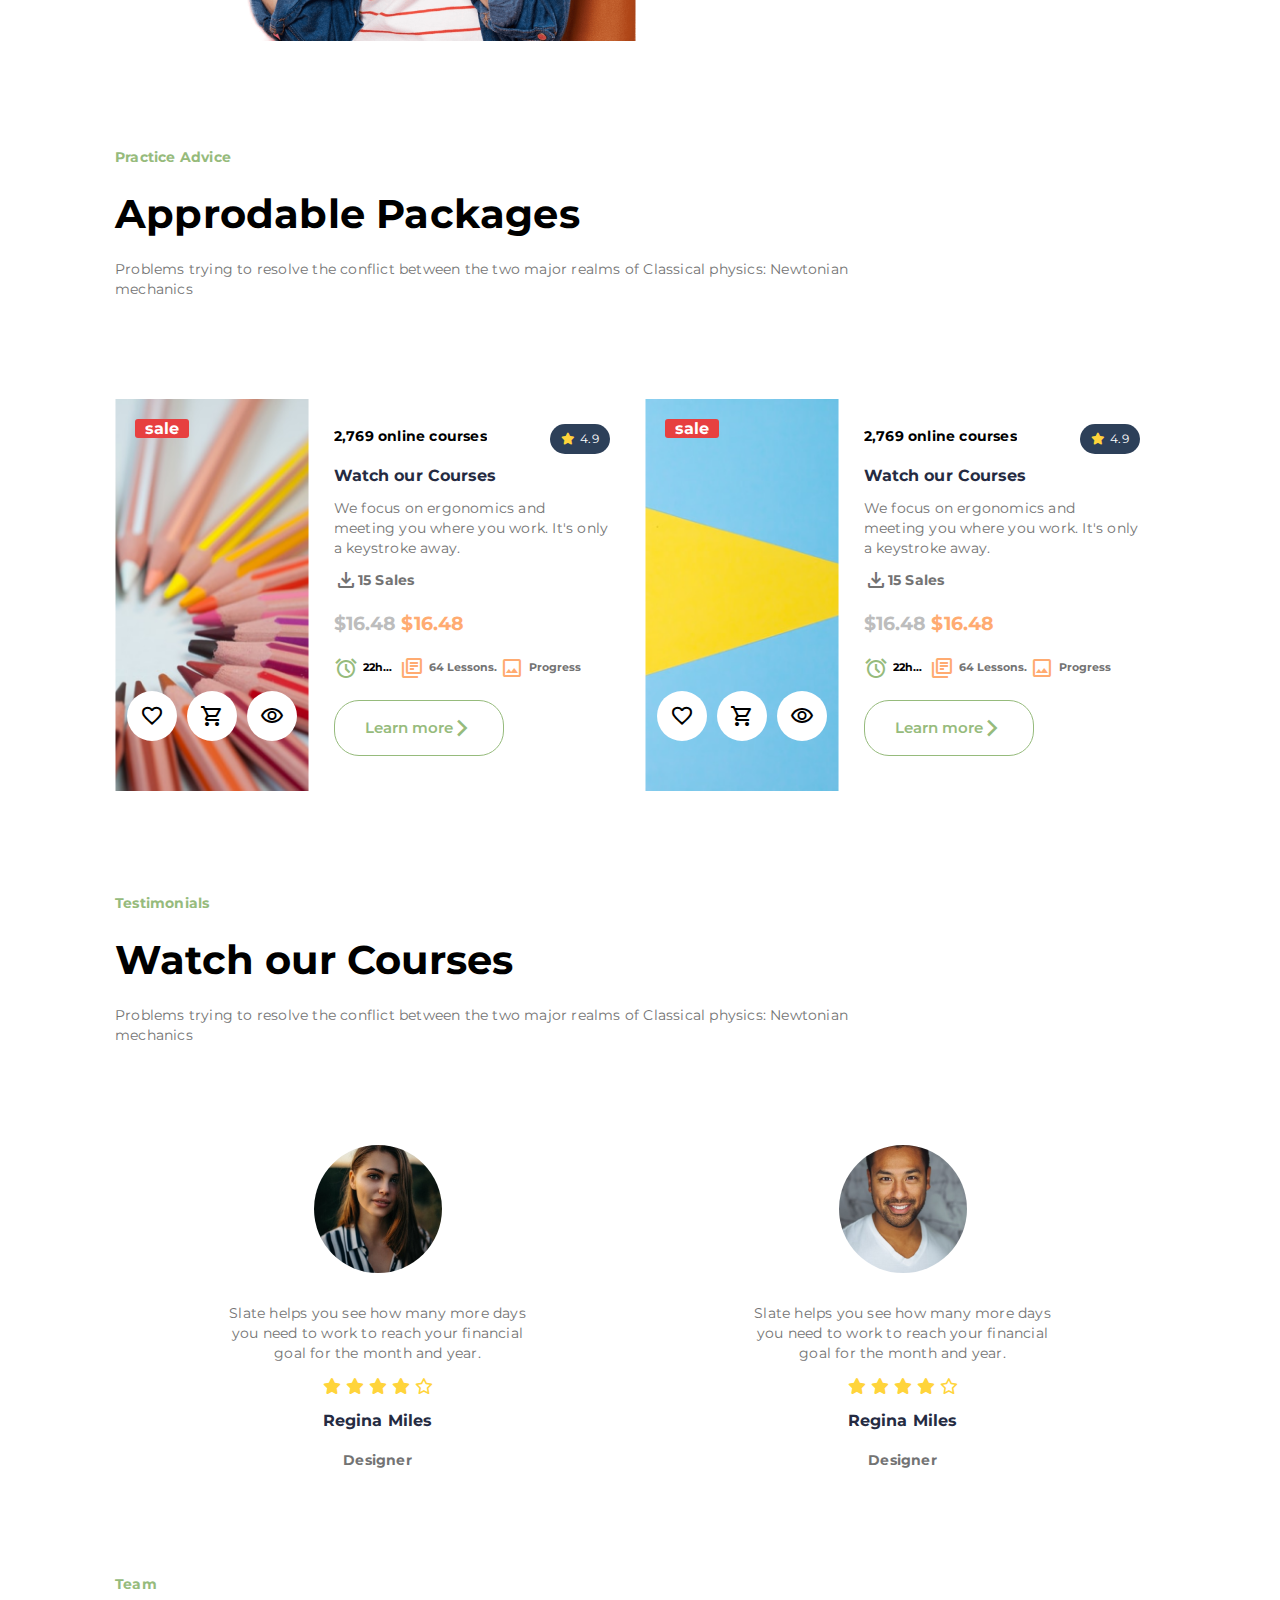
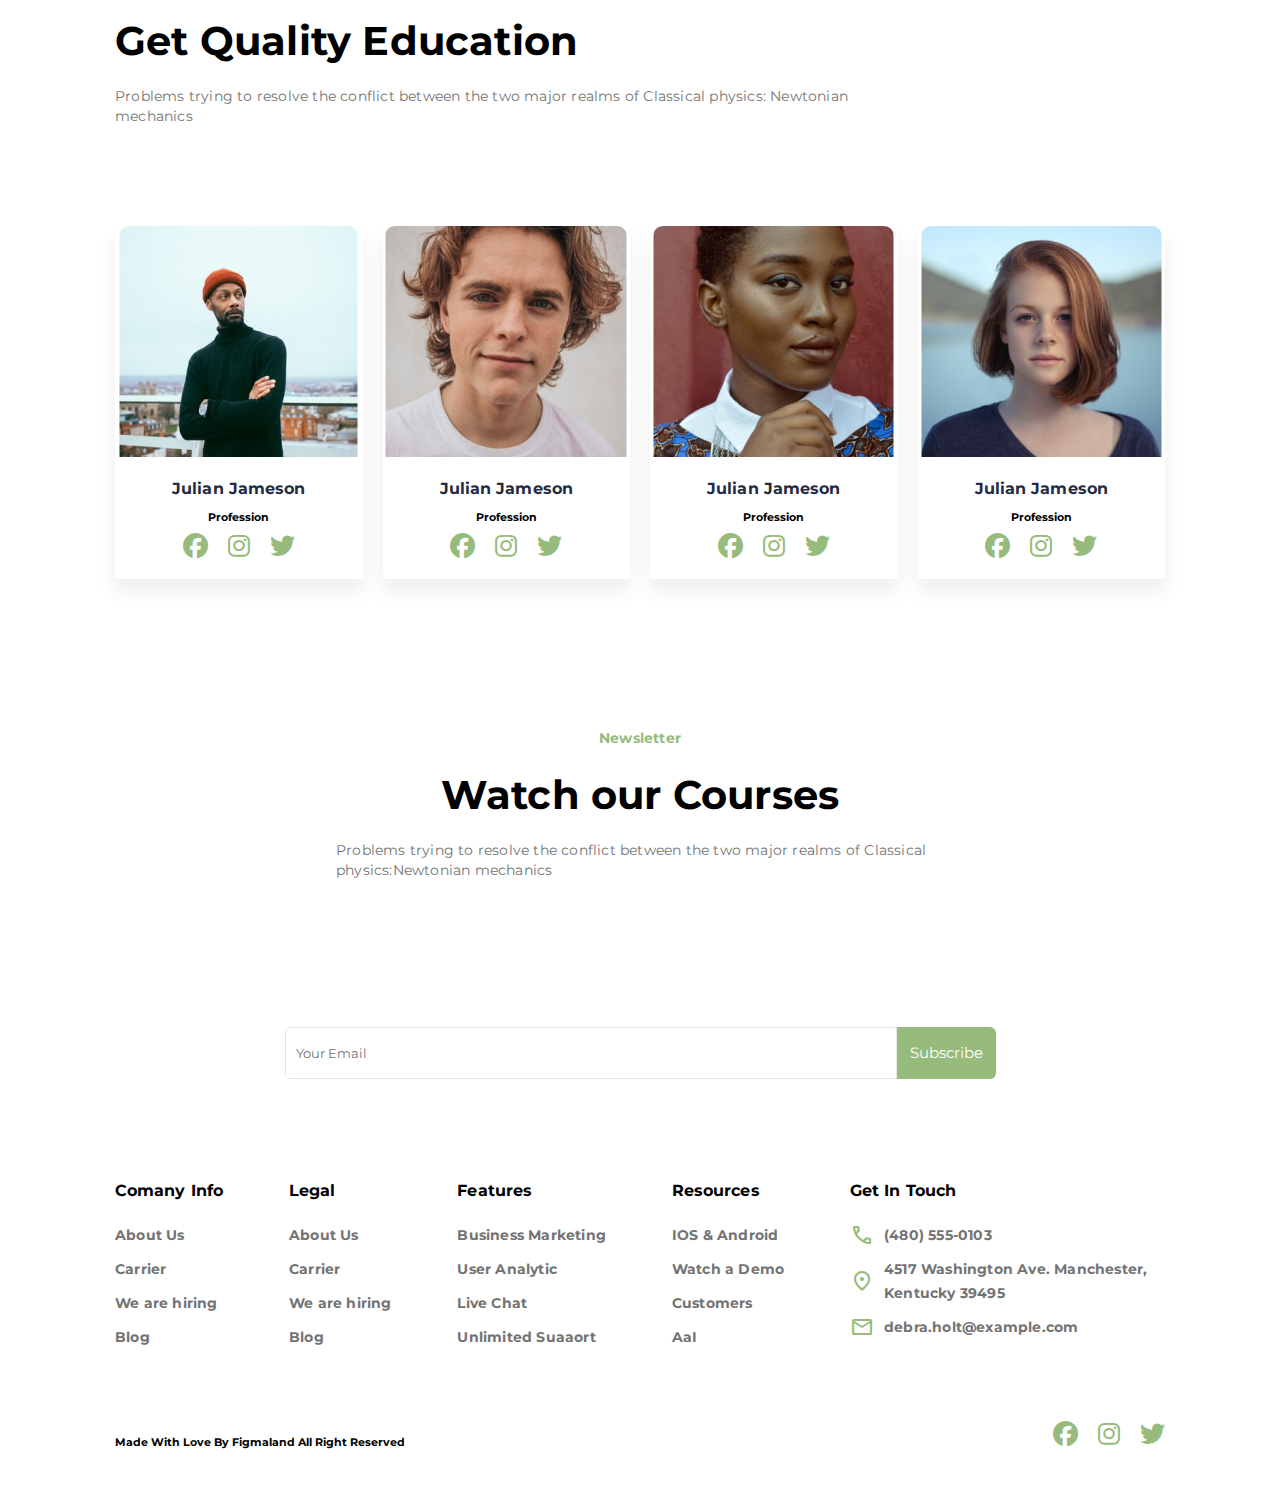
==== commit a532a50a: "code bee" ====
--- a/aswin.html
+++ b/aswin.html
@@ -55,7 +55,7 @@
                     </nav>
                 </div>
                 <div class="header_btns">
-                    <a href="#" type="button" class="btn blank_btn ">Login </a>
+                    <a href="#" type="button" class="btn blank_btn top ">Login </a>
                     <button type="button" class="btn filled_btn top">Join Us</button>
                 </div>
             </div>
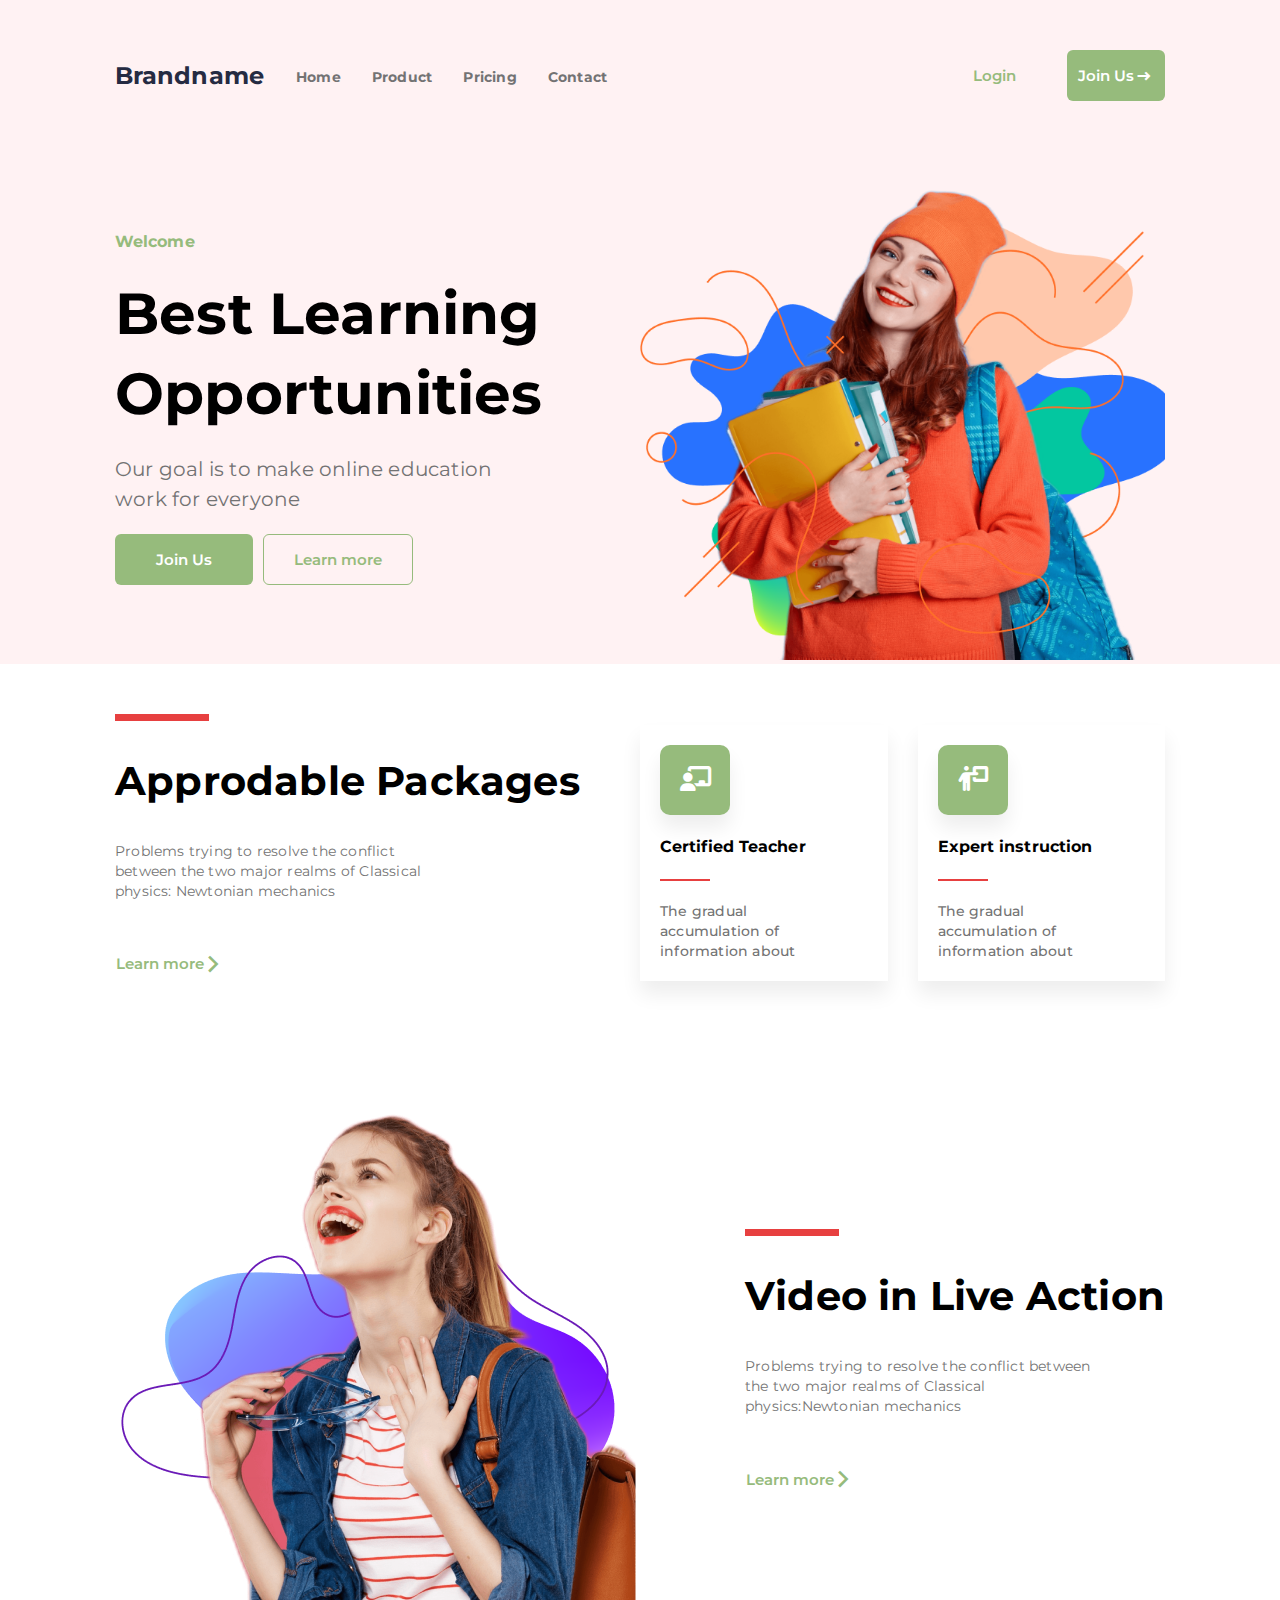
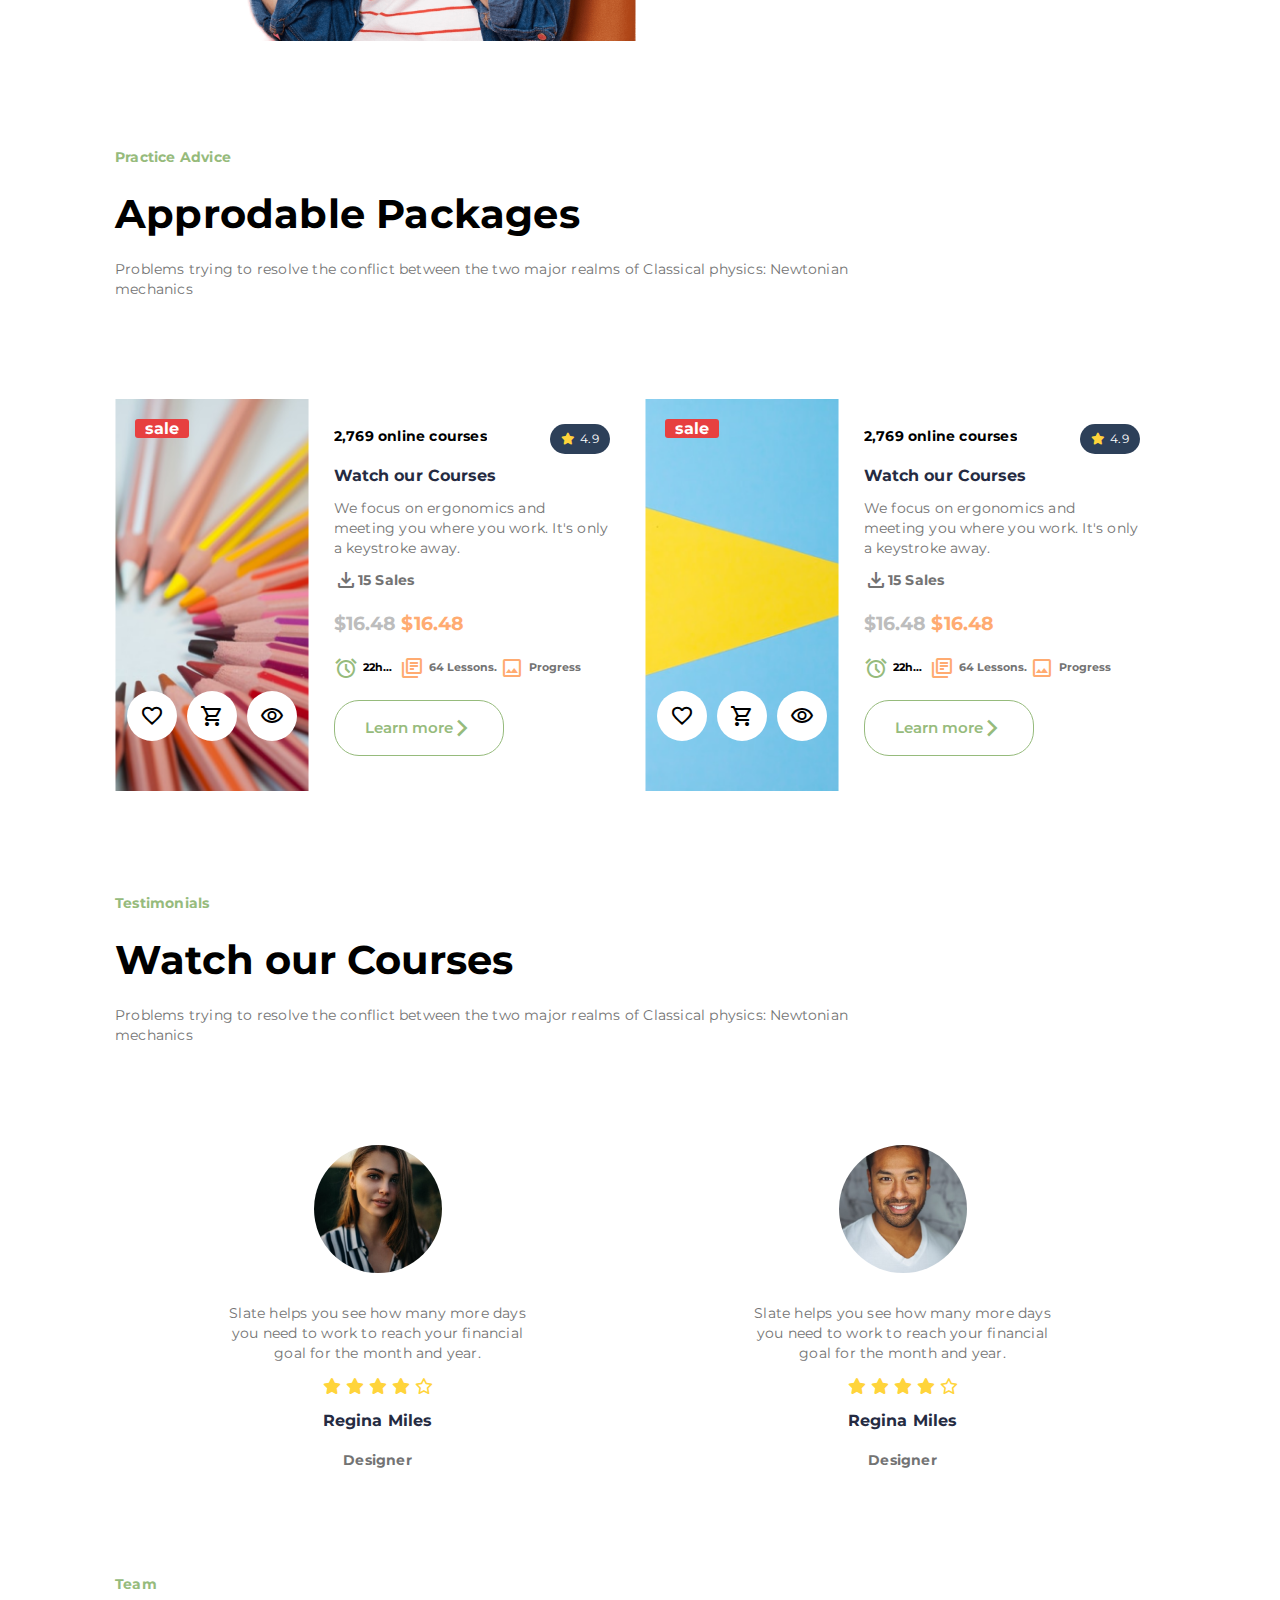
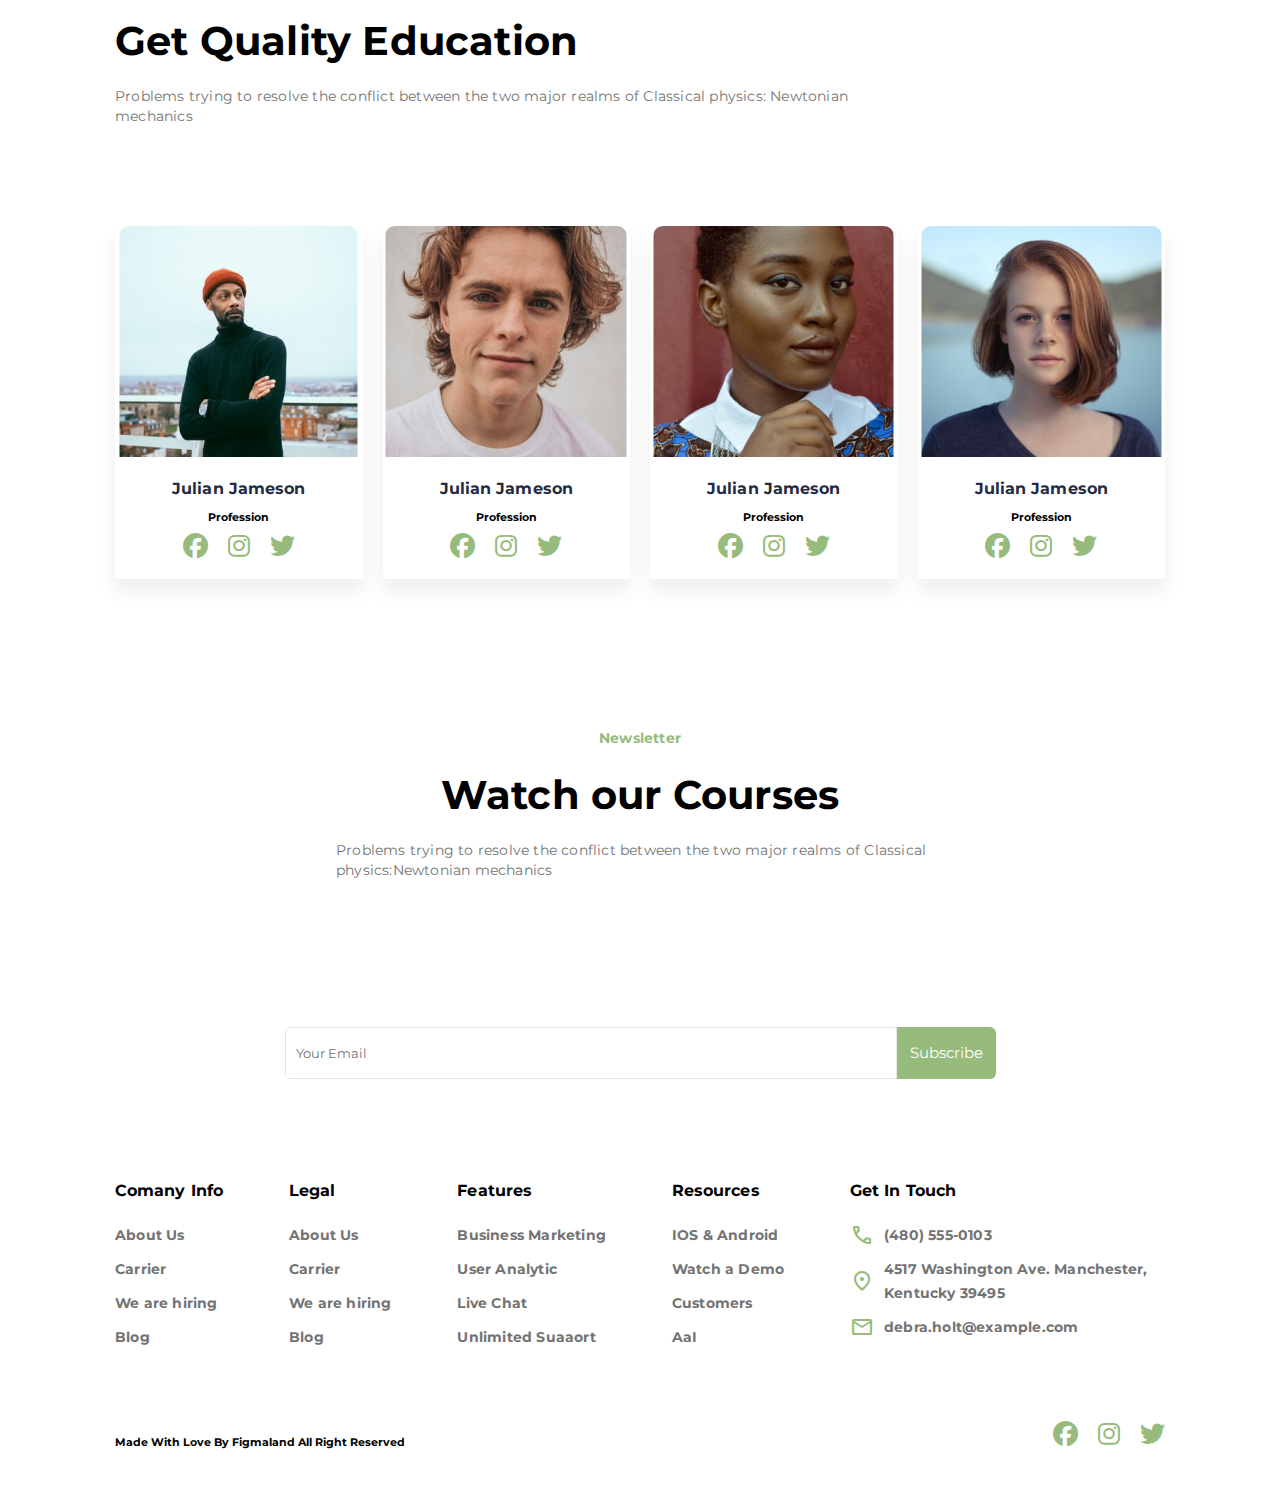
==== commit 707523f3: "code bea" ====
--- a/aswin.html
+++ b/aswin.html
@@ -70,7 +70,7 @@
                     <p>Our goal is to make online education work for everyone</p>
                     <div class="brand_btns">
                         <button type="button" class="btn filled_btn">Join Us</button>
-                        <!-- <a href="#" type="button" class="btn border_btn">Learn more</a> -->
+                        <a href="#" type="button" class="btn border_btn">Learn more</a>
                     </div>
                 </div>
                 <div class="brand_img">
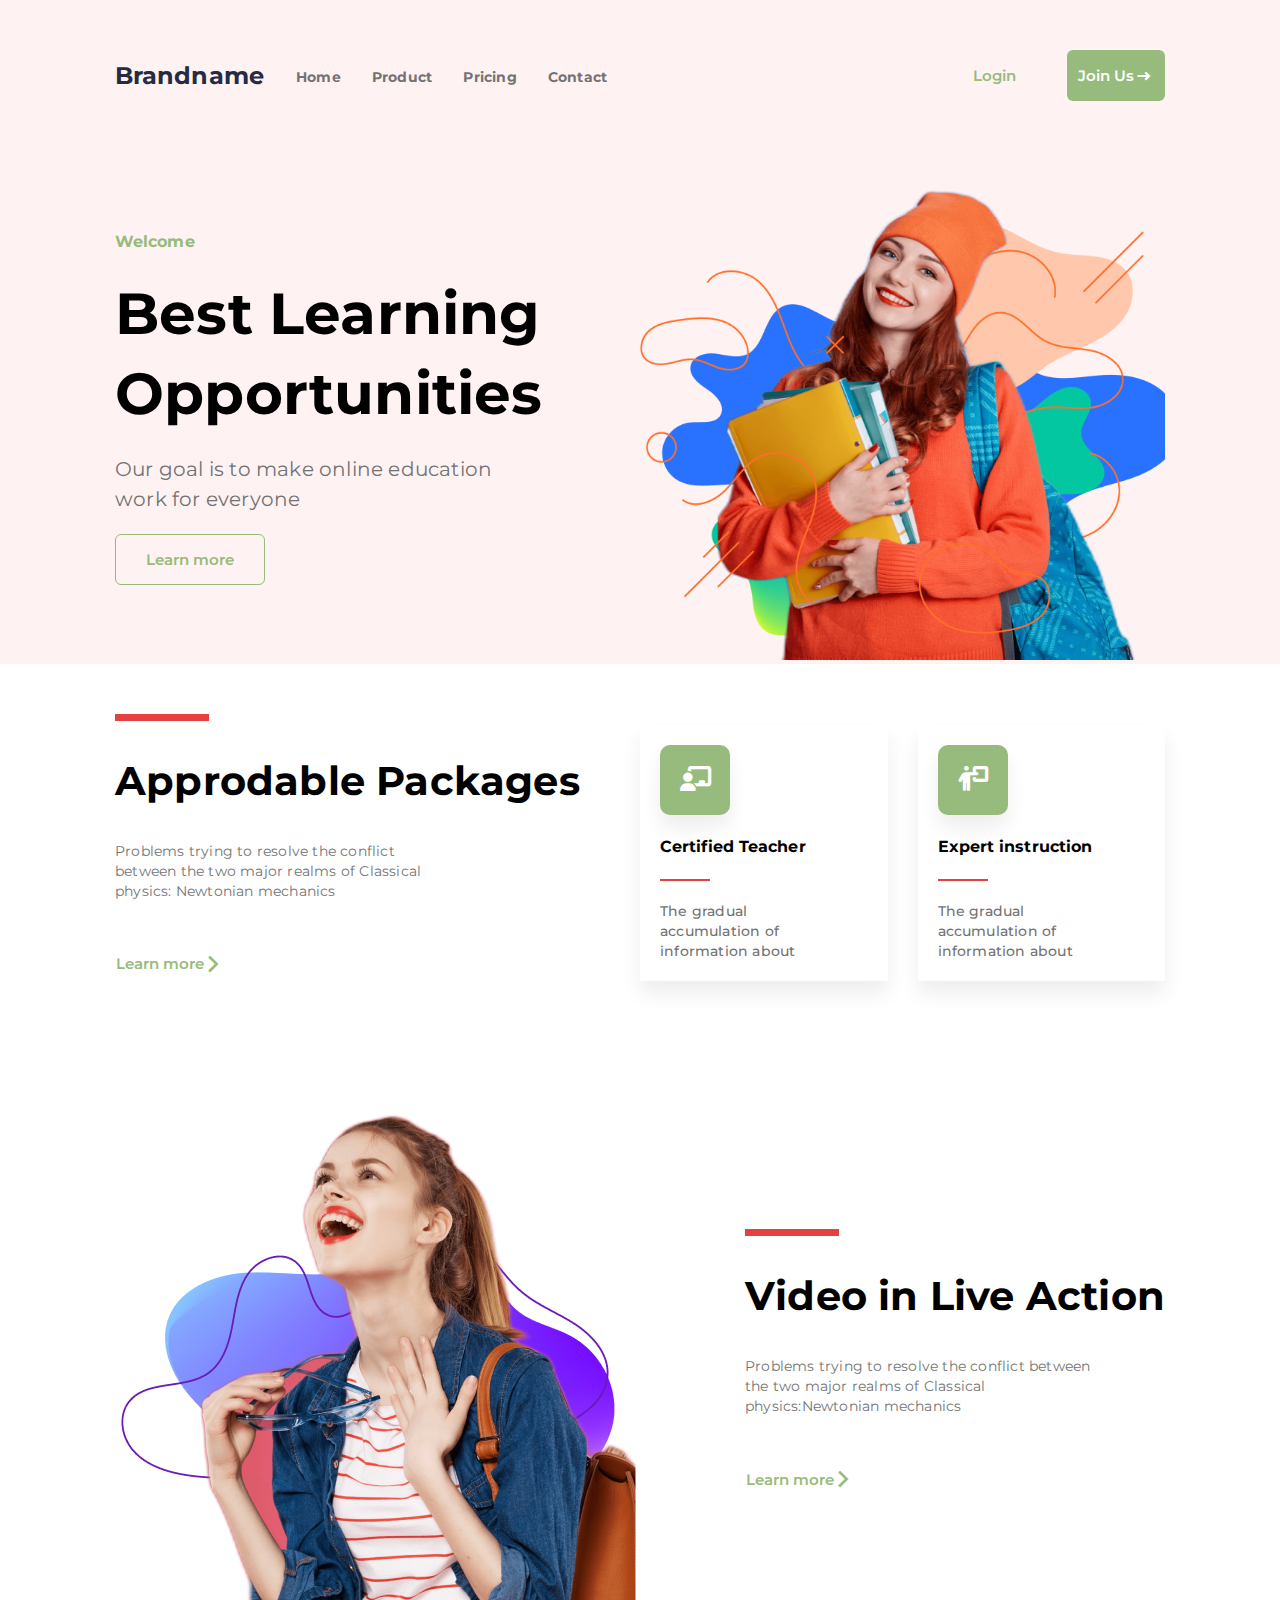
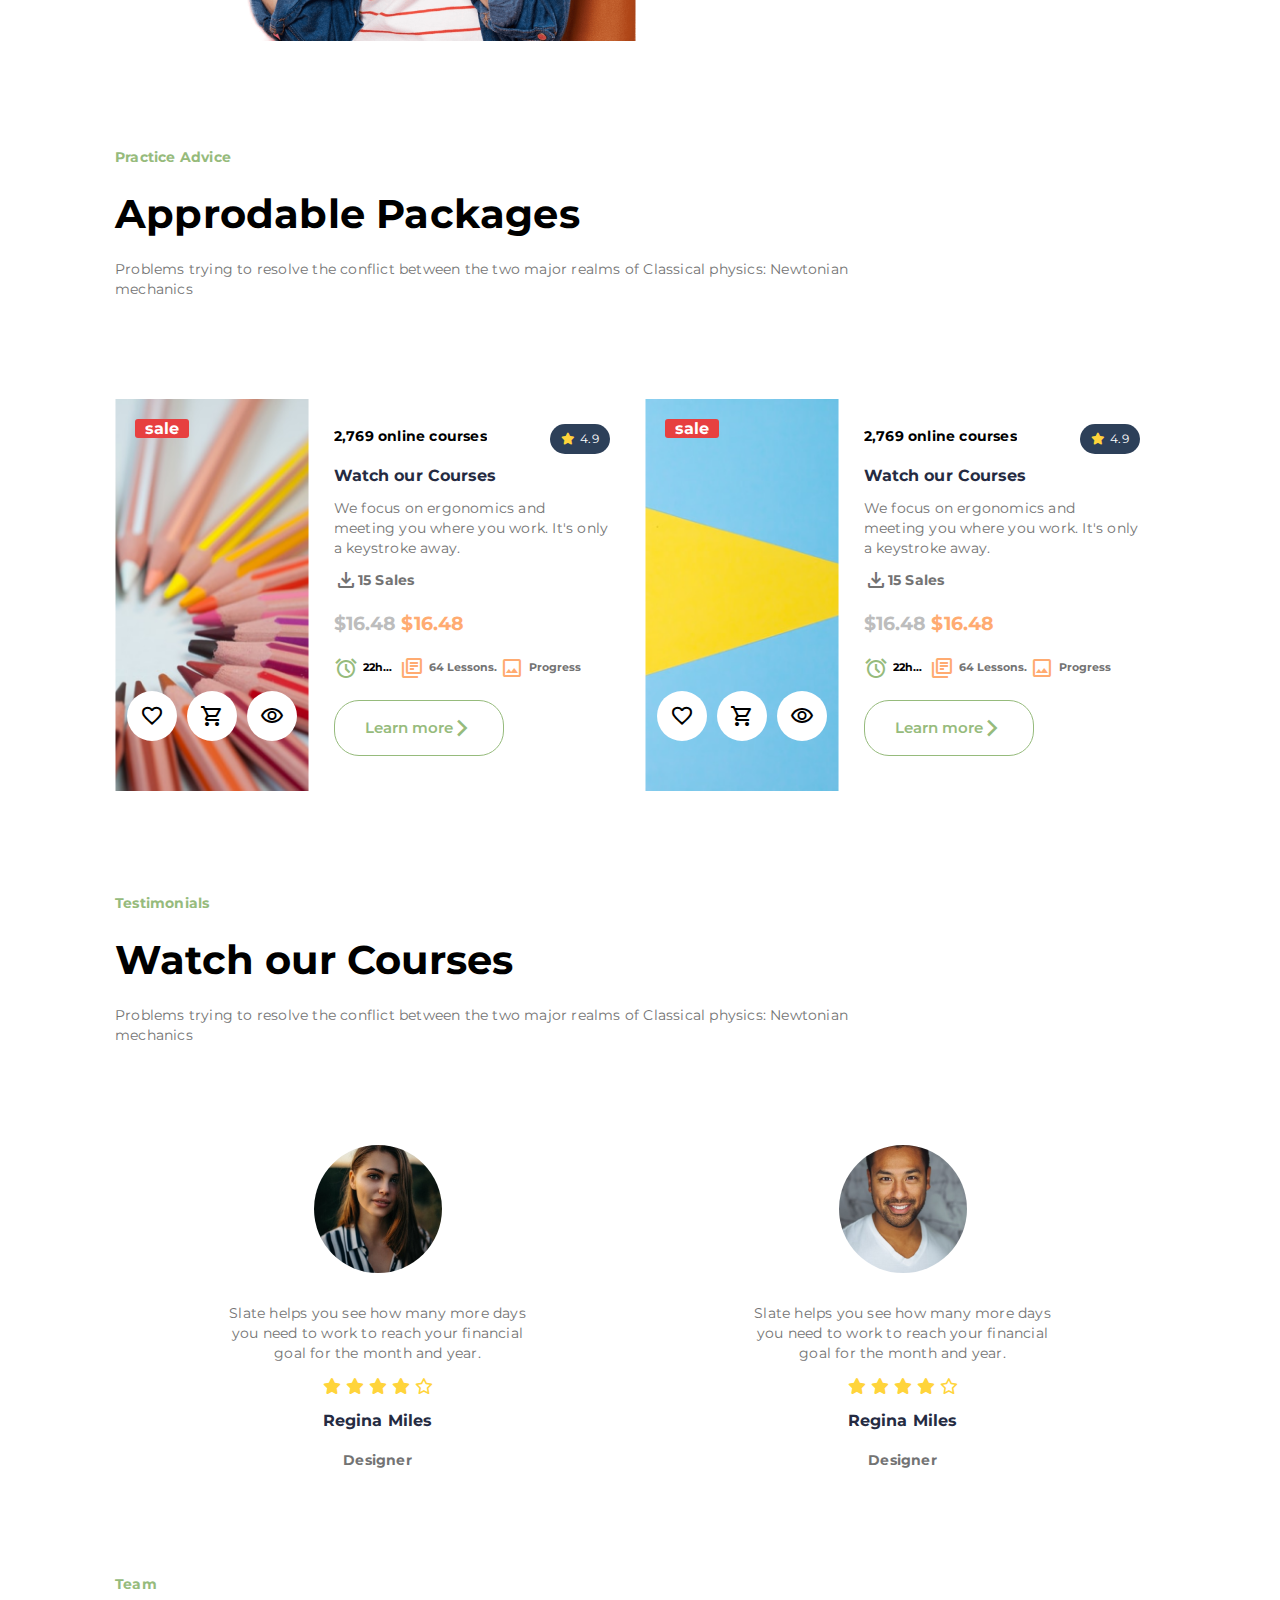
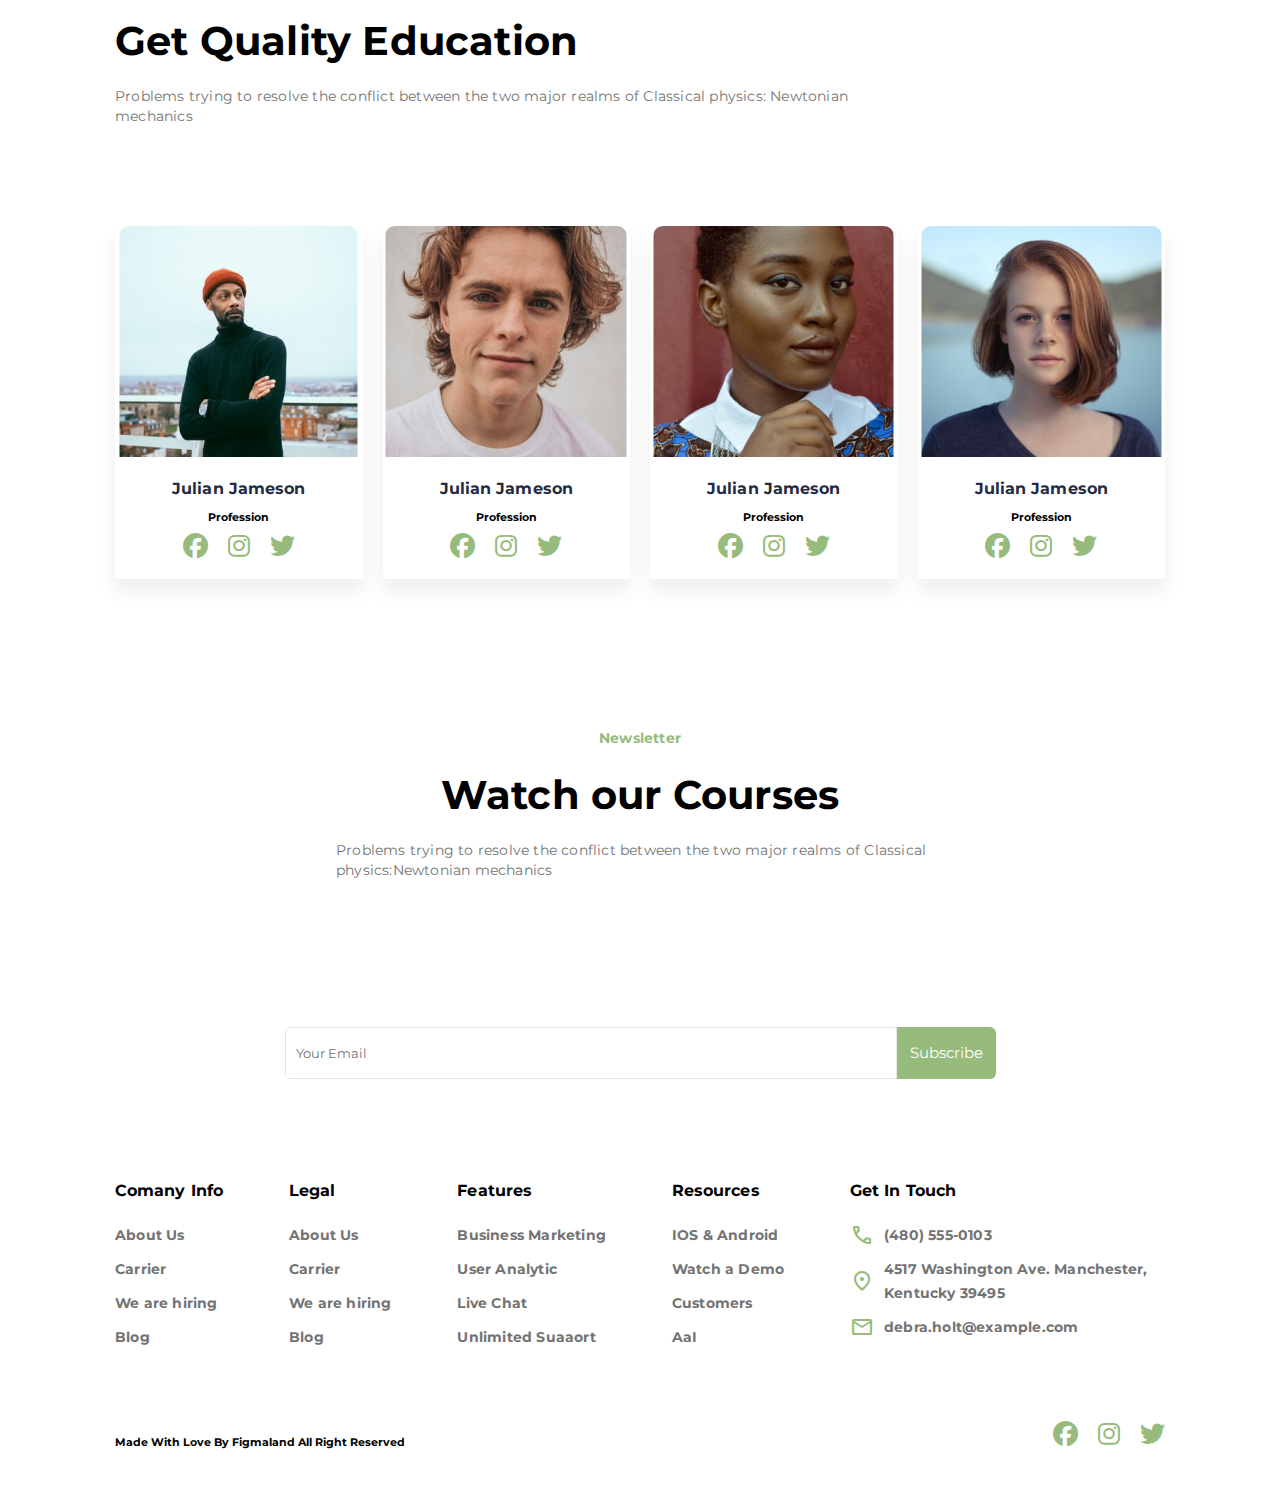
==== commit 7302614a: "code aaa" ====
--- a/aswin.html
+++ b/aswin.html
@@ -69,7 +69,7 @@
                     <h1>Best Learning Opportunities</h1>
                     <p>Our goal is to make online education work for everyone</p>
                     <div class="brand_btns">
-                        <button type="button" class="btn filled_btn">Join Us</button>
+                        <!-- <button type="button" class="btn filled_btn">Join Us</button> -->
                         <a href="#" type="button" class="btn border_btn">Learn more</a>
                     </div>
                 </div>
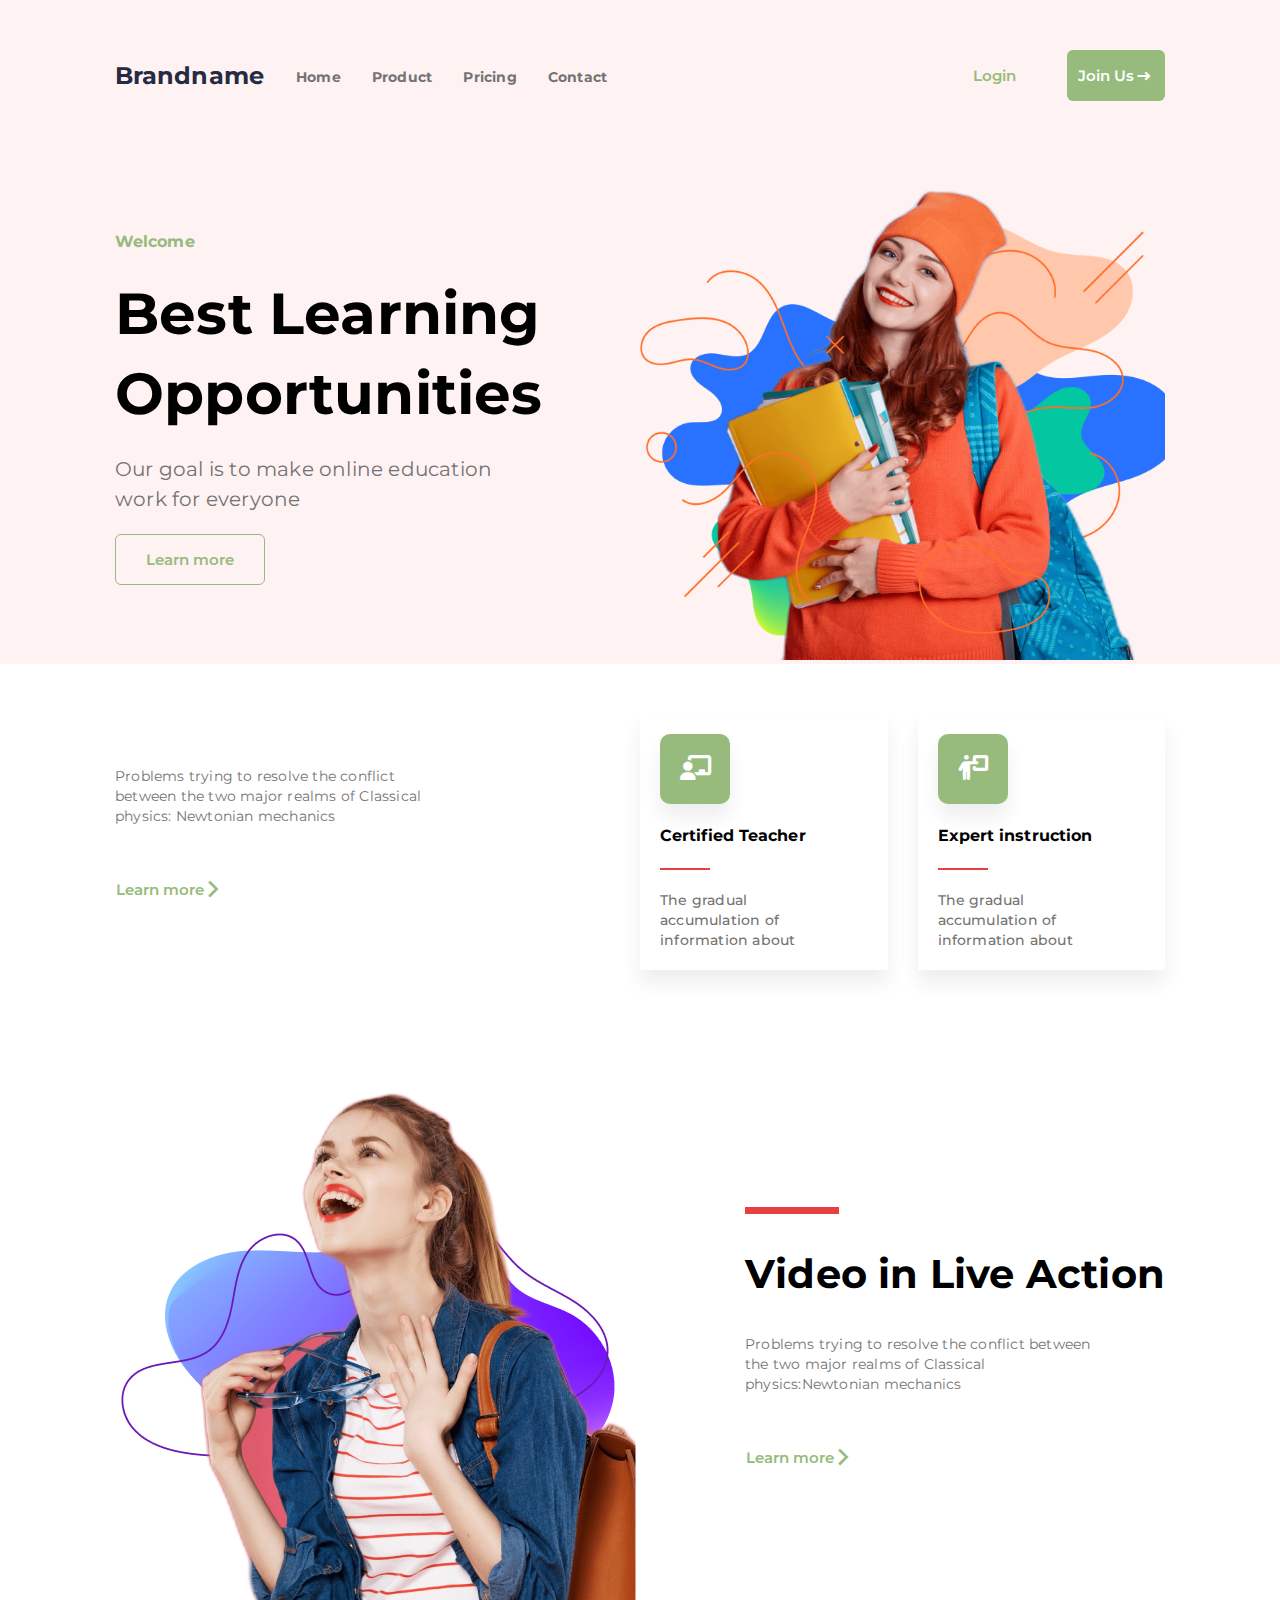
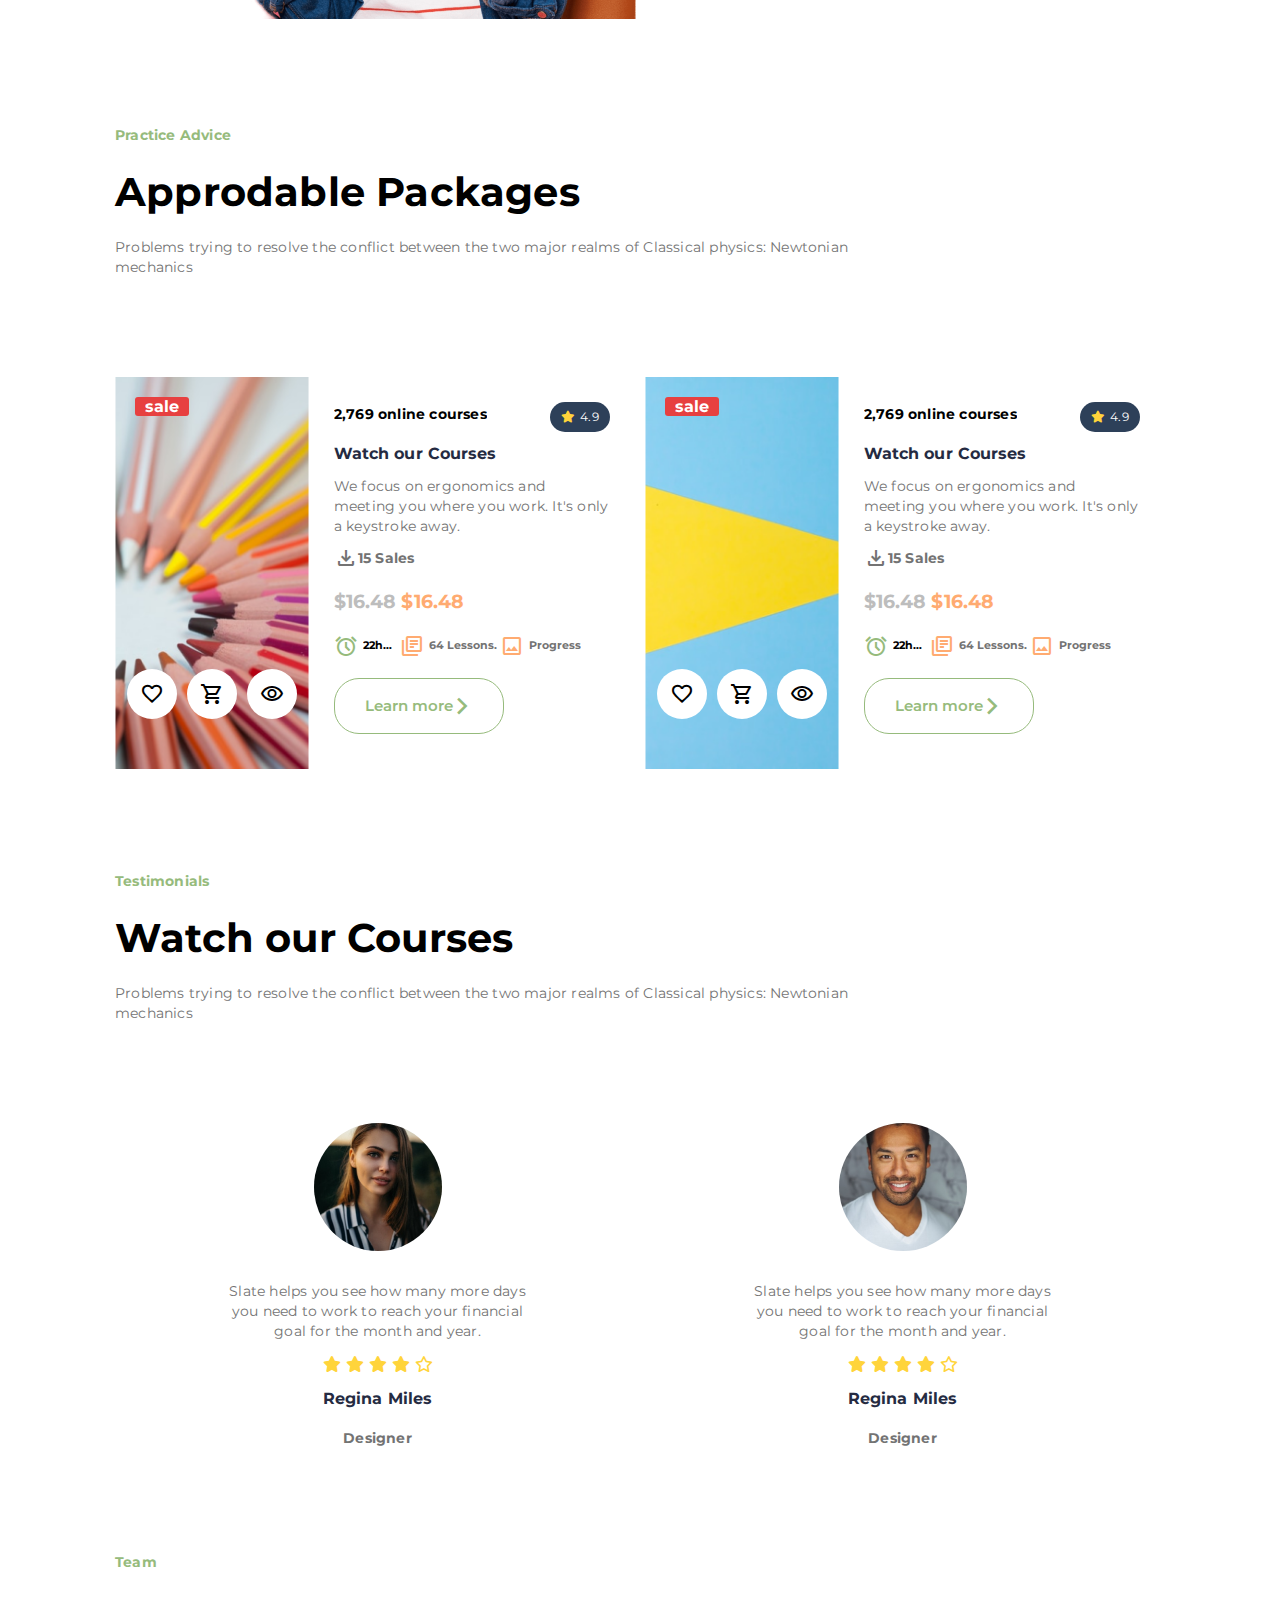
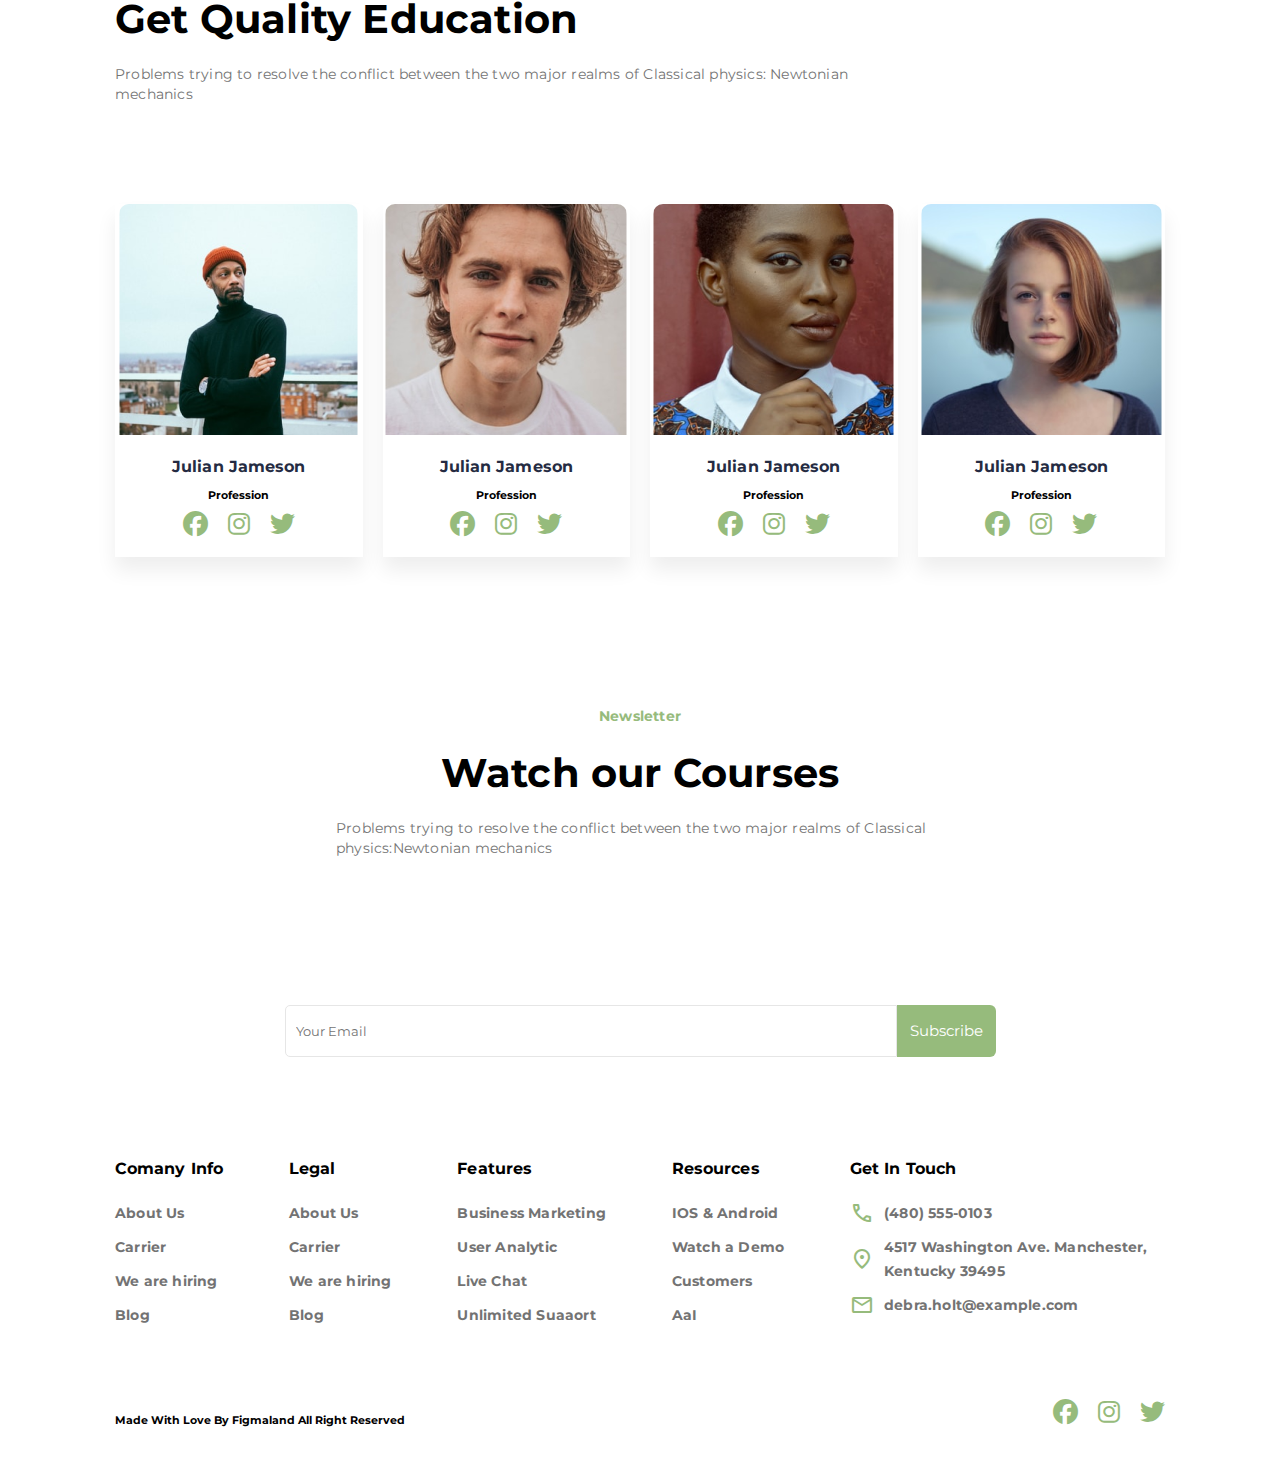
==== commit 435d7b6c: "code aaa" ====
--- a/aswin.html
+++ b/aswin.html
@@ -83,7 +83,7 @@
         <div class="container">
             <div class="intro">
                 <div class="intro title">
-                    <h2>Approdable Packages</h2>
+                    <!-- <h2>Approdable Packages</h2> -->
                     <p>Problems trying to resolve the conflict between
                         the two major realms of Classical physics:
                         Newtonian mechanics </p>
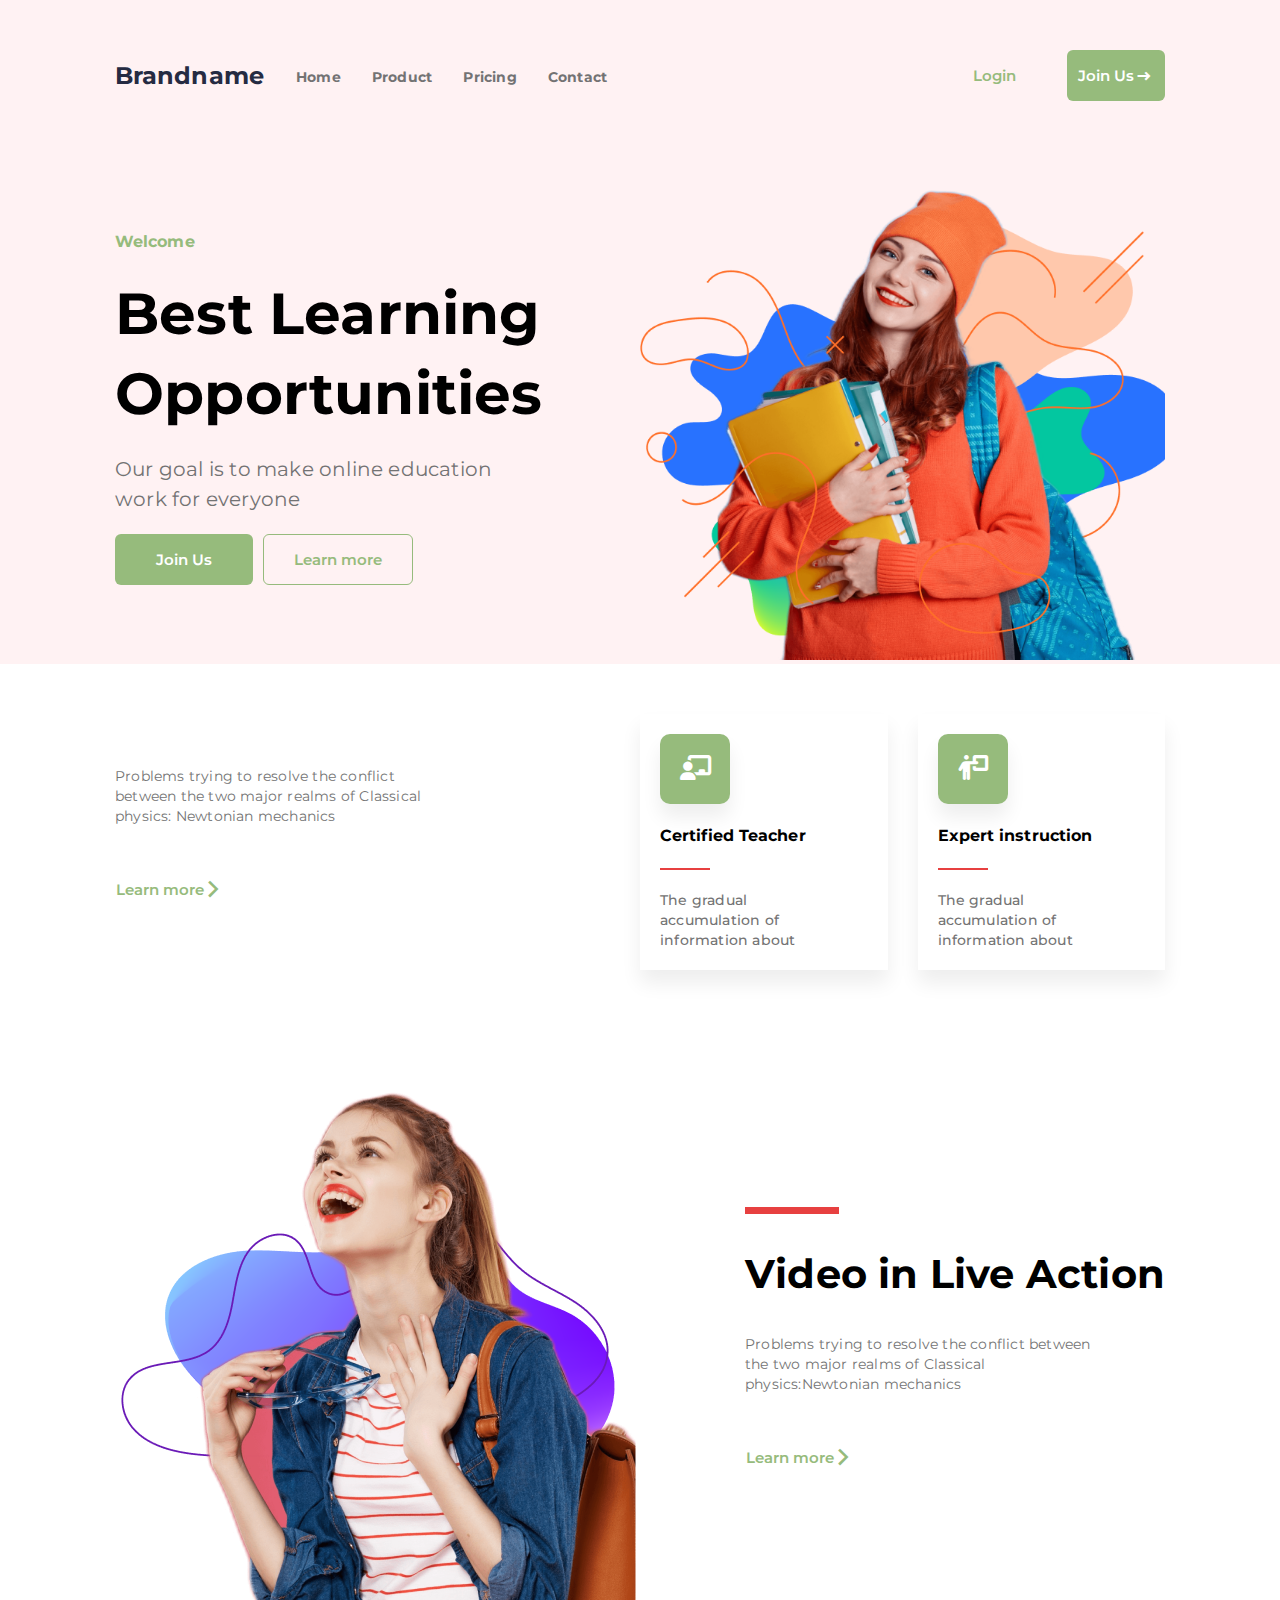
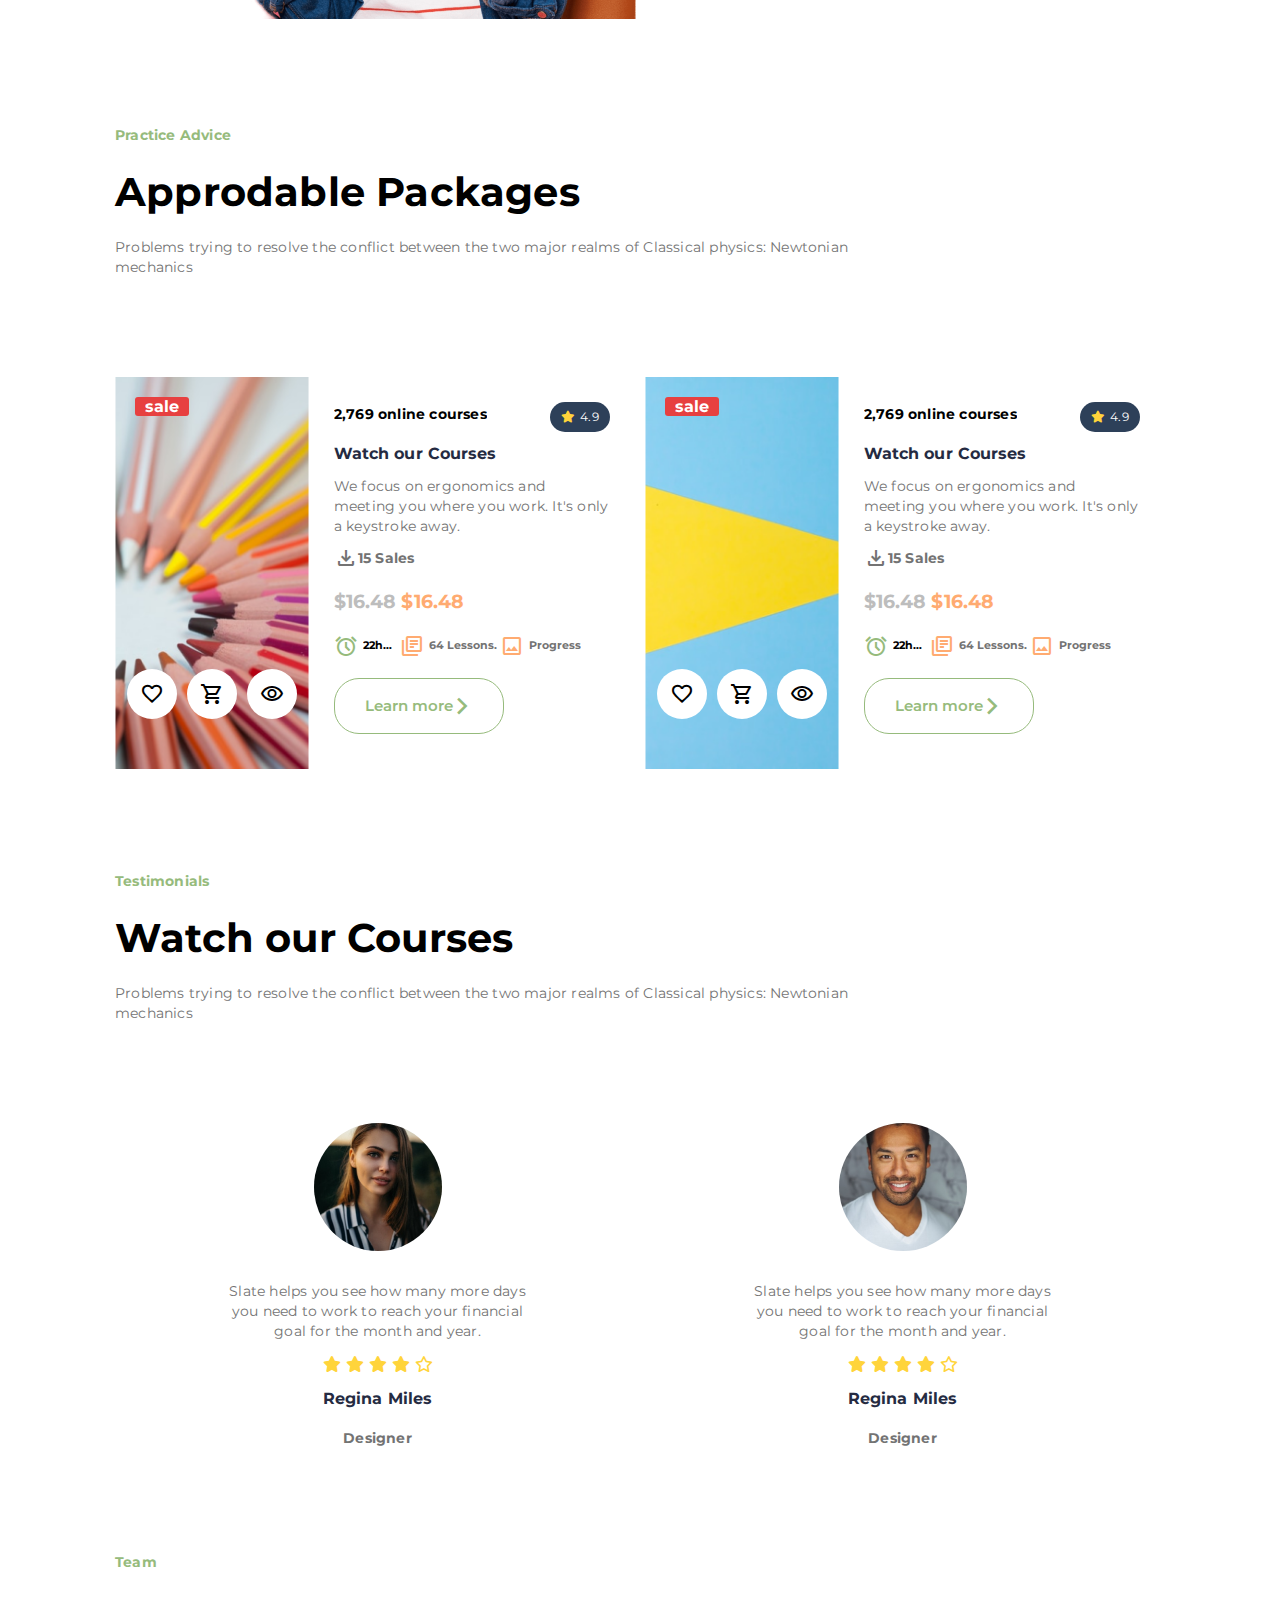
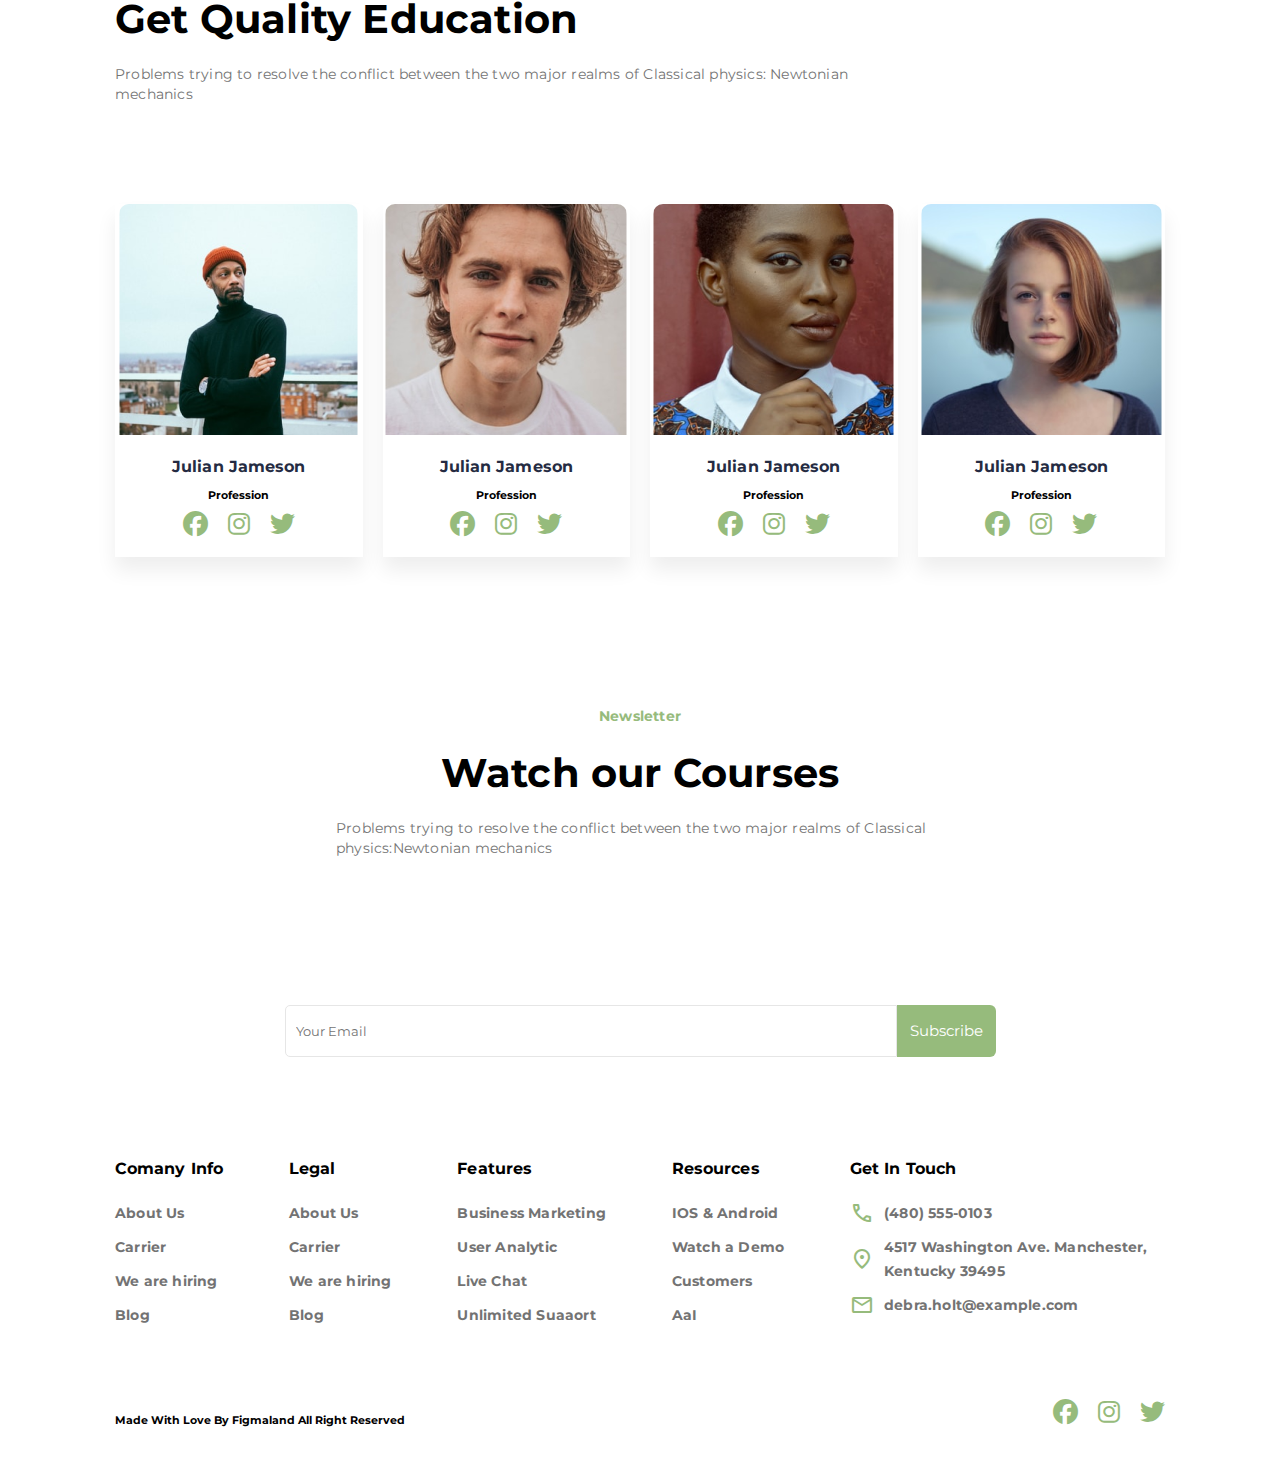
==== commit 2f4b12b0: "code aaa" ====
--- a/aswin.html
+++ b/aswin.html
@@ -69,7 +69,7 @@
                     <h1>Best Learning Opportunities</h1>
                     <p>Our goal is to make online education work for everyone</p>
                     <div class="brand_btns">
-                        <!-- <button type="button" class="btn filled_btn">Join Us</button> -->
+                        <button type="button" class="btn filled_btn">Join Us</button>
                         <a href="#" type="button" class="btn border_btn">Learn more</a>
                     </div>
                 </div>
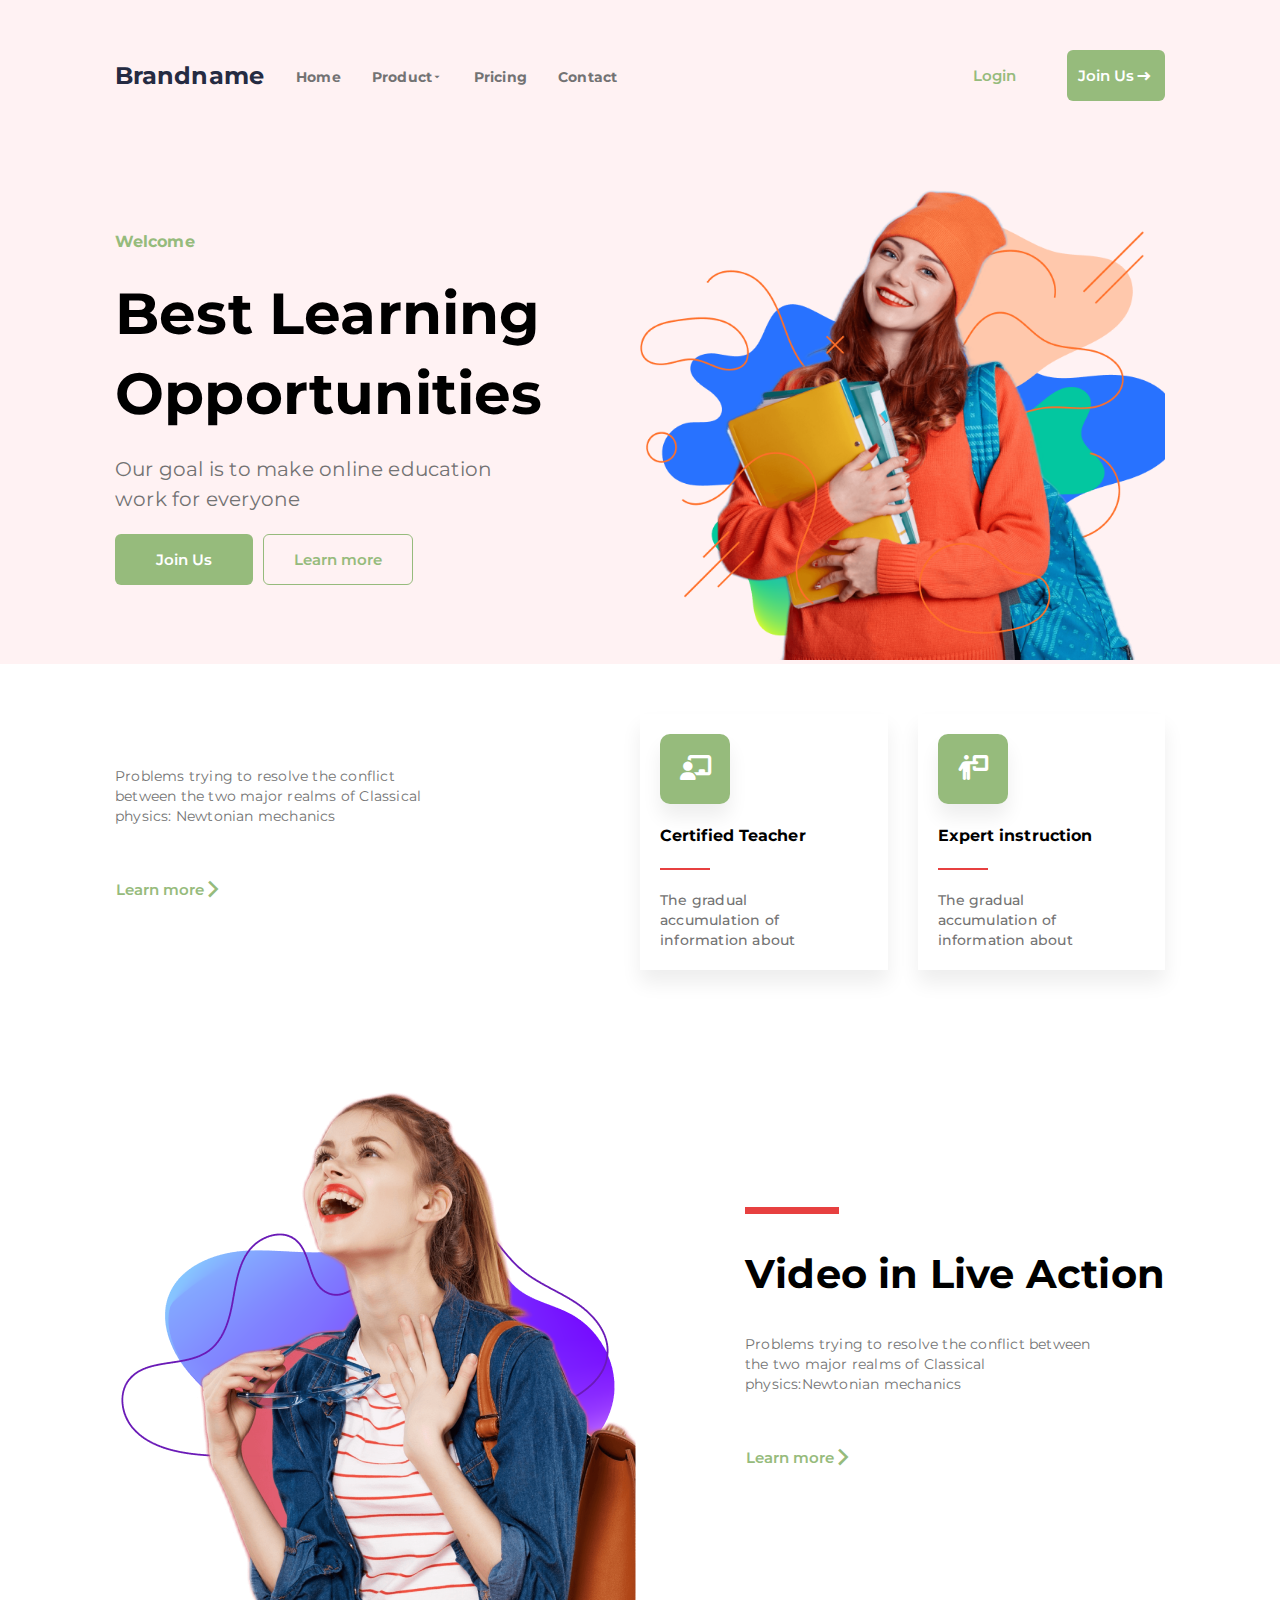
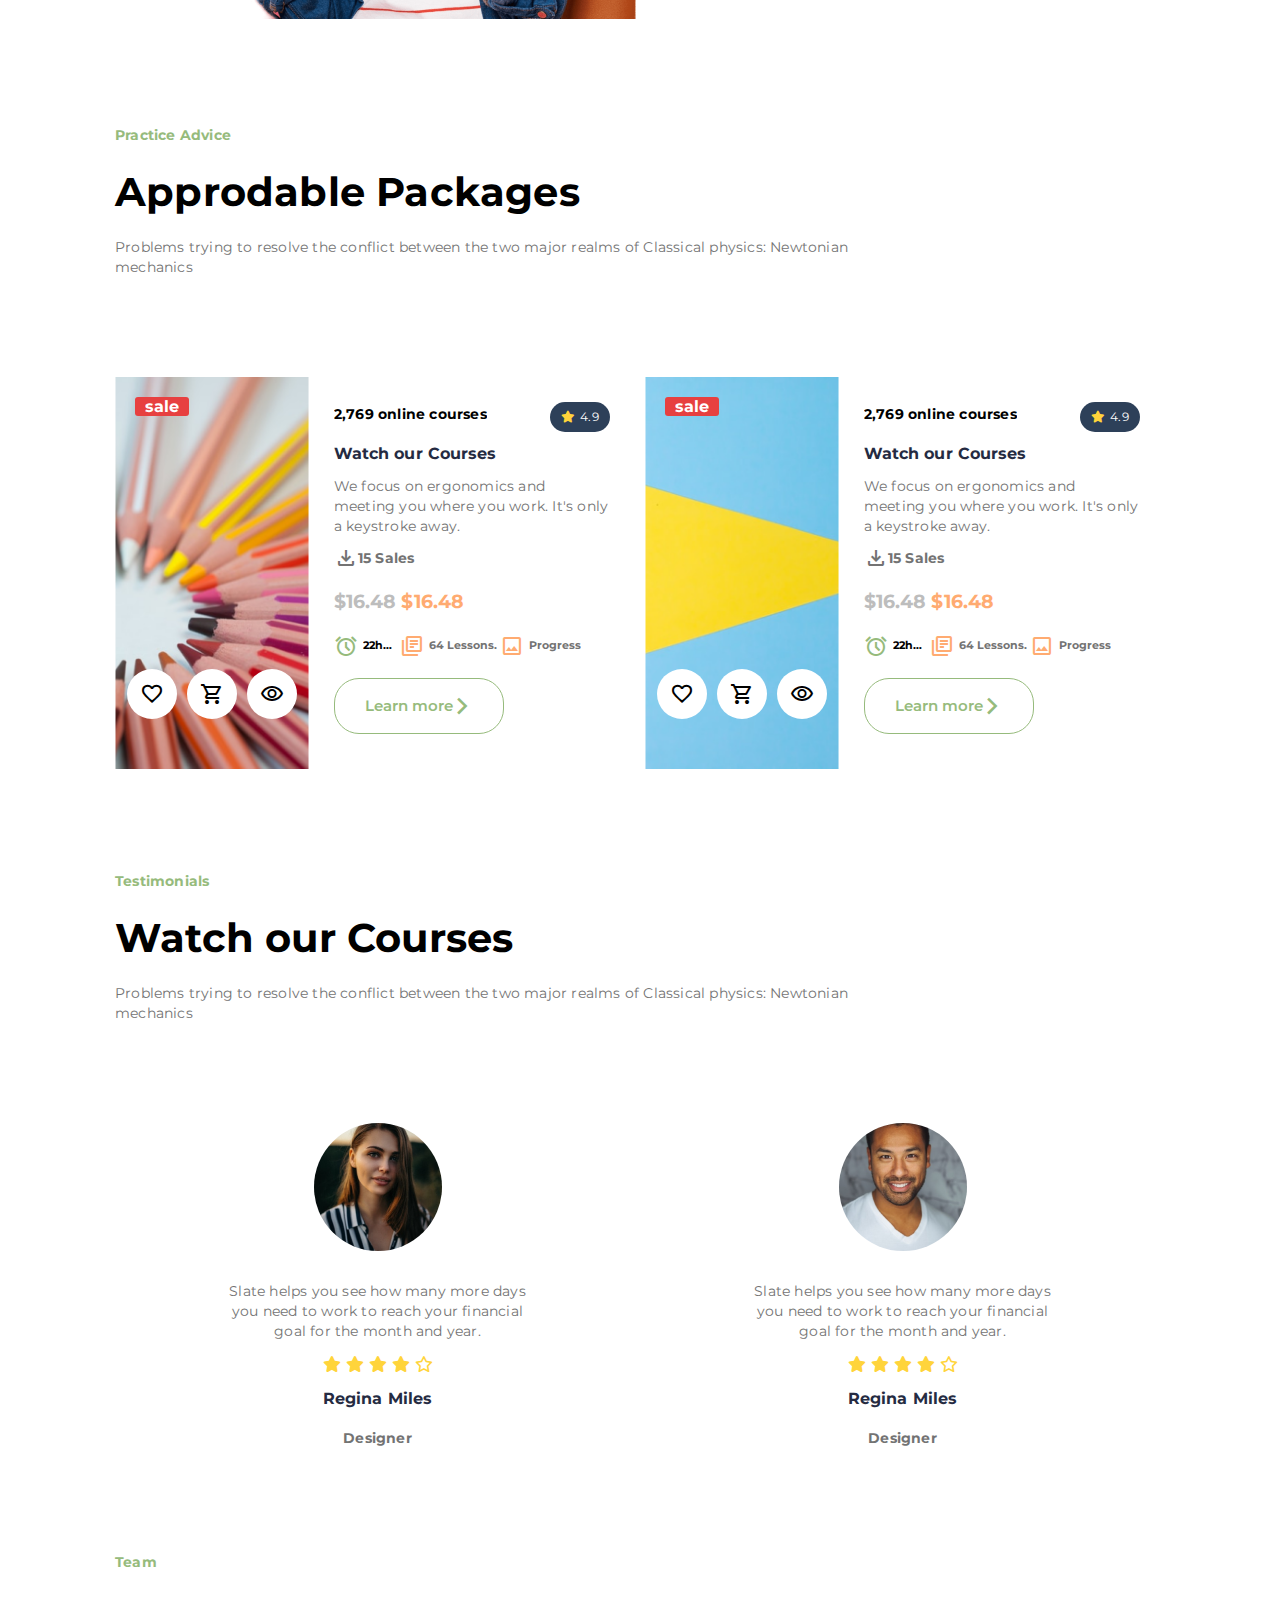
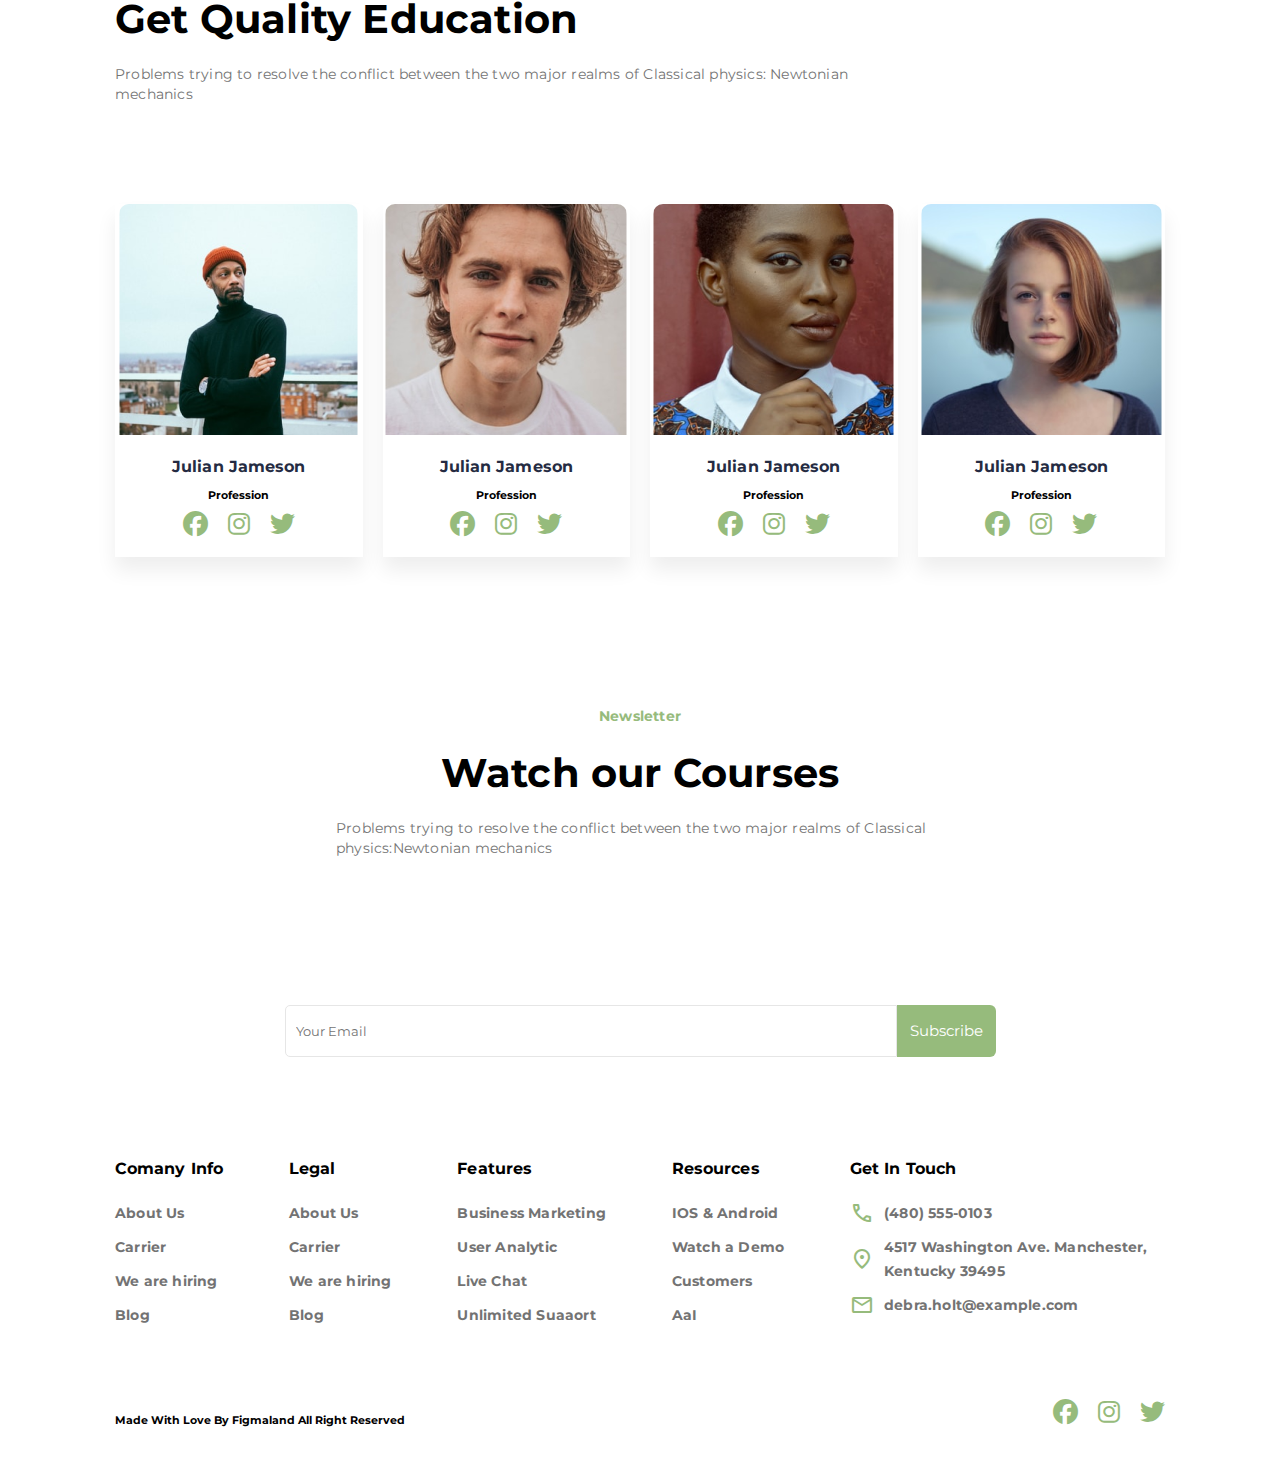
==== commit 244340c0: "code as" ====
--- a/aswin.html
+++ b/aswin.html
@@ -27,12 +27,13 @@
                     <nav class="site_nav">
                         <ul>
                             <li><a href="#">Home</a></li>
-                            <li class="Product"><input type="checkbox" id="Product_dropdown">
-                                <a href="#"><label for="Product_dropdown">Product</label></a>
+                            <li><input type="checkbox" id="Product_dropdown">
+                                <a href="#" class="Product"><label for="Product_dropdown">Product</label></a>
                                 <nav class="dropdown">
                                     <ul>
-                                        <li class="open"><input type="checkbox" id="open_dropdown">
-                                            <a href="#"><label for="open_dropdown">open</label></a>
+                                        <li>
+                                            <input type="checkbox" id="open_dropdown">
+                                            <a href="#" class="open"><label for="open_dropdown">open</label></a>
                                             <div class="sec_dropdown">
                                                 <ul>
                                                     <li><a href="#">File 1</a></li>
@@ -42,7 +43,7 @@
                                                 </ul>
                                             </div>
                                         </li>
-                                        <li><a href="#">Scrvice</a></li>
+                                        <li><a href="#">Service</a></li>
                                         <li><a href="#">File</a></li>
                                         <li><a href="#">Save</a></li>
                                     </ul>
--- a/aswin.css
+++ b/aswin.css
@@ -63,7 +63,16 @@
 .btn.blank_btn.top::after{
     display: none;
 }
-
+.Product::after{
+    content: '\e5c5';
+    font-family: Material Symbols Outlined;
+    font-size: 10px;
+}
+.open::after{
+    content: '\e5c5';
+    font-family: Material Symbols Outlined;
+    font-size: 10px;
+}
 
 .cart.border_btn {
     border-radius: 25px;
--- a/responsive.css
+++ b/responsive.css
@@ -27,10 +27,24 @@
         position: absolute;
         display: flex;
         flex-direction: column;
-    }
-
-    .Product:hover .dropdown {
-        visibility: visible;
+        background-color: #96BB7C;
+        border-radius: 10px;
+        opacity: 0;
+        top: 80px;
+        padding: 10px;
+    }
+
+    .dropdown a:hover {
+        background-color: white;
+        color: black;
+        border-radius: 10px;
+    }
+
+    .site_nav ul li:hover .dropdown {
+        visibility: visible;
+        opacity: 1;
+        top: 90px;
+        transition: all .2s ease-in-out;
     }
 
     .sec_dropdown {
@@ -39,10 +53,18 @@
         left: 70px;
         top: 10px;
         width: 100px;
-    }
-
-    .open:hover .sec_dropdown {
-        visibility: visible;
+        opacity: 0;
+        background-color: #96BB7C;
+        border-radius: 10px;
+        padding: 10px;
+    }
+
+    .dropdown ul li:hover .sec_dropdown {
+        visibility: visible;
+        transition: all .2s ease-in-out;
+        opacity: 1;
+        left: 79px;
+
     }
 
 
@@ -132,7 +154,7 @@
         display: flex;
         flex-direction: column;
         align-items: flex-start;
-
+        max-width: 200px;
     }
 
     .head {
@@ -149,6 +171,7 @@
     .site_nav ul li a {
         color: white;
         text-align: left;
+        display: flex;
     }
 
     .site_nav {
@@ -160,7 +183,8 @@
         left: -10px;
         overflow: auto;
         height: 250px;
-        width: 100%;
+        width: 200px;
+        padding: 10px;
     }
 
     #slid_menu:checked~.site_nav {
@@ -204,8 +228,28 @@
     }
 
     .site_nav ul li .blank_bttn {
-        background-color: black;
+        background-color: rgb(102, 0, 255);
         width: 125px;
+    }
+
+    .site_nav a:hover {
+        background-color: white;
+        color: black;
+        border-radius: 10px;
+    }
+    .dropdown a {
+        width: 150px;
+    }
+    .sec_dropdown a {
+        width: 100px;
+    }
+    .Product{
+        width: 150px;
+        justify-content: space-between;
+    }
+    .open{
+        width: 100px;
+        justify-content: space-between;
     }
 }
 
